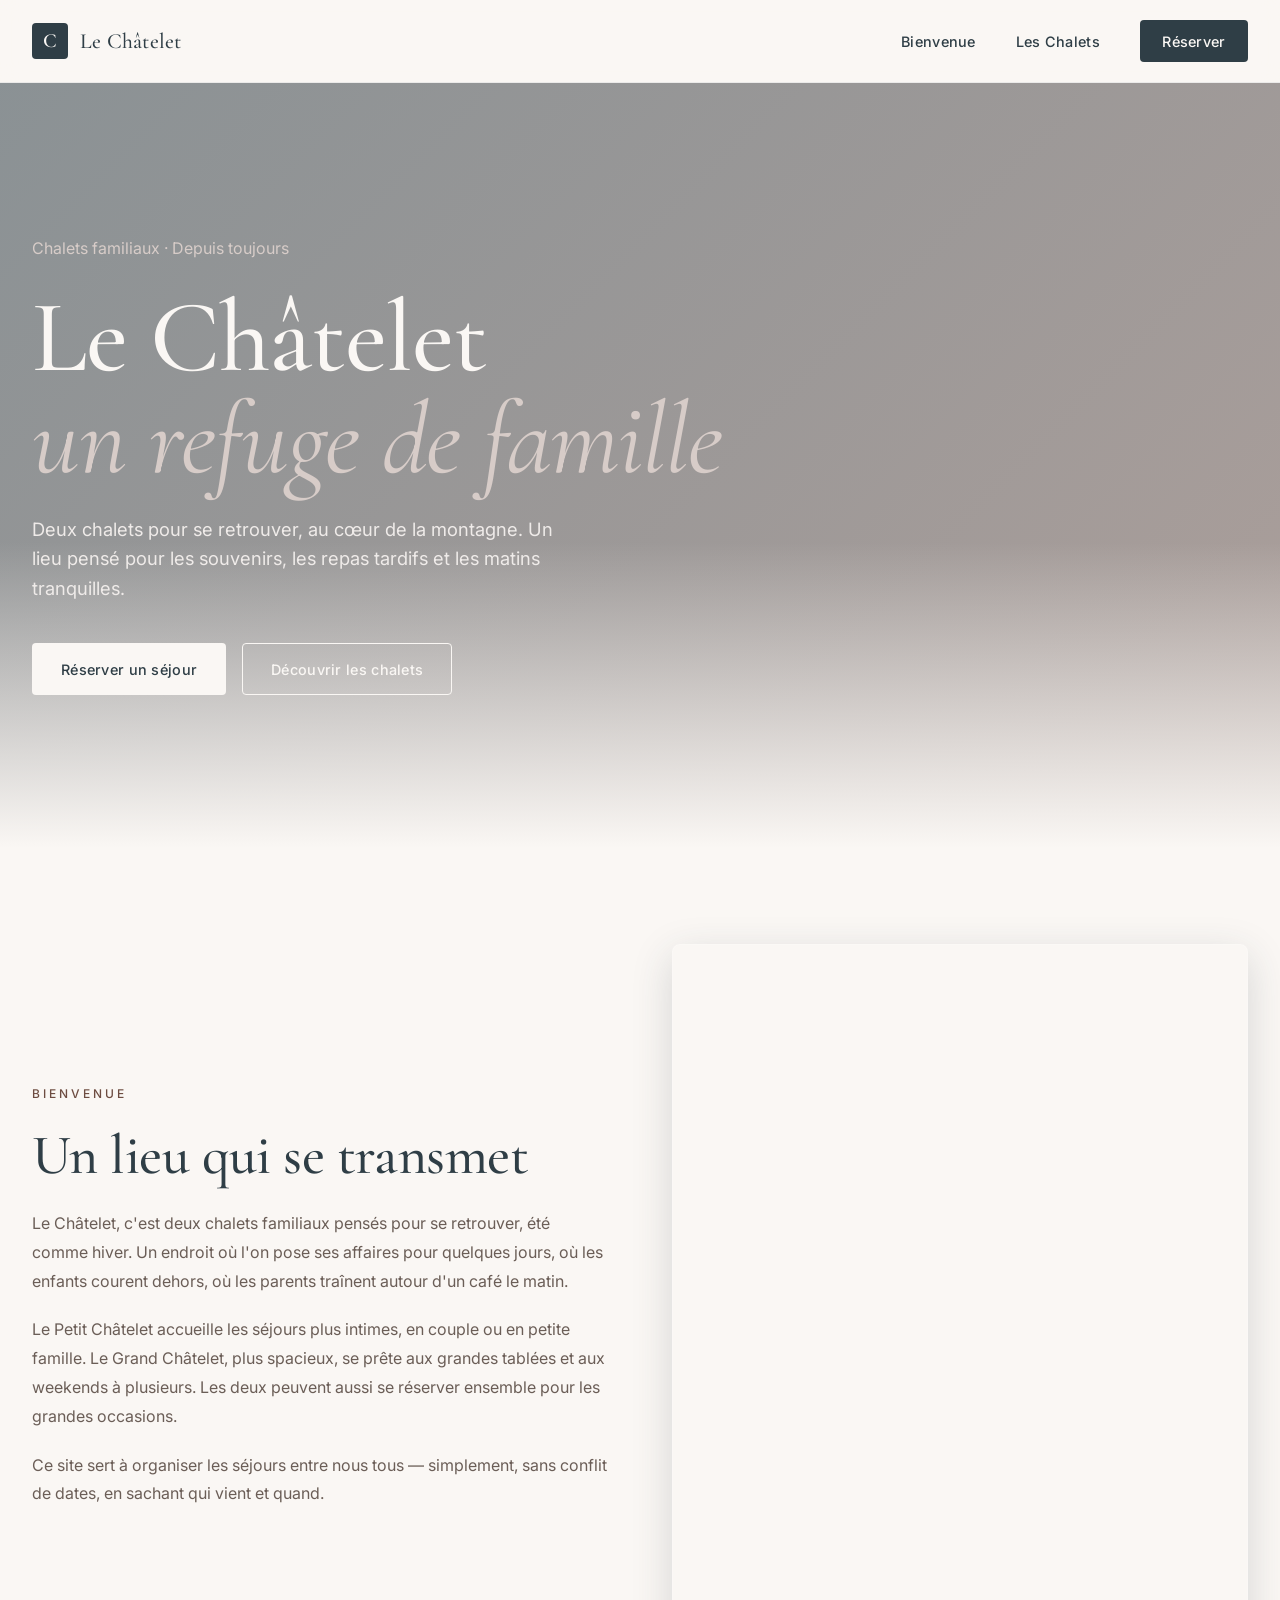
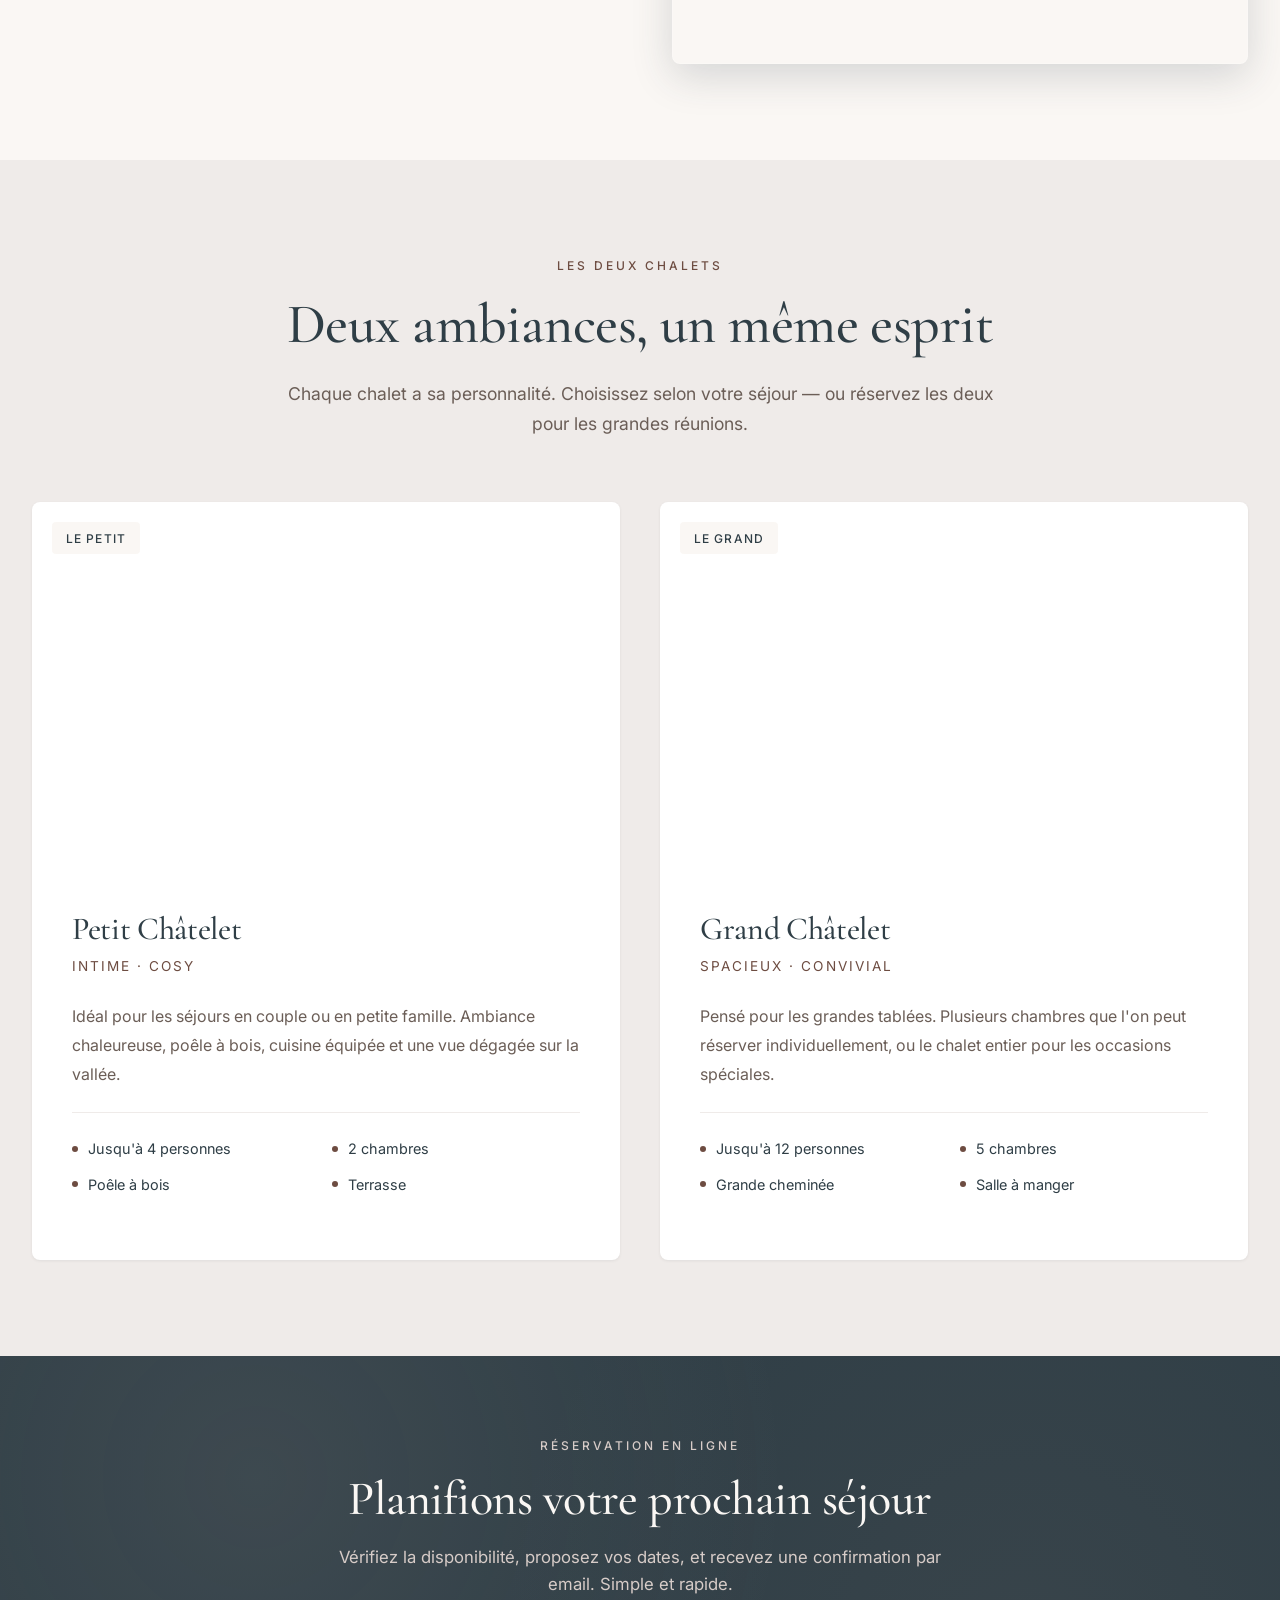
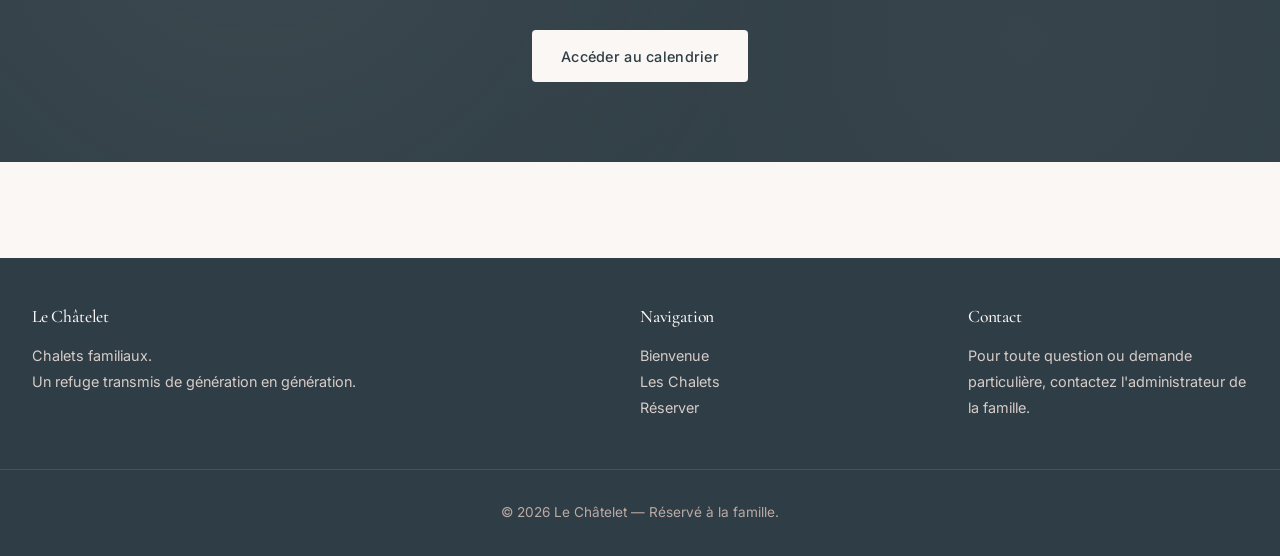
==== index.html @ 6fcefa54 "Add files via upload" ====
<!DOCTYPE html>
<html lang="fr">
<head>
  <meta charset="UTF-8" />
  <meta name="viewport" content="width=device-width, initial-scale=1.0" />
  <title>Le Châtelet — Chalets familiaux</title>
  <meta name="description" content="Le Petit et le Grand Châtelet : deux chalets familiaux au cœur de la montagne. Système de réservation en ligne." />
  <link rel="stylesheet" href="style.css" />
</head>
<body>

  <!-- ================= NAV ================= -->
  <nav class="nav">
    <div class="nav-inner">
      <a href="index.html" class="nav-brand">
        <span class="nav-brand-mark">C</span>
        <span class="nav-brand-name">Le Châtelet</span>
      </a>
      <div class="nav-links">
        <a href="#about" class="nav-link">Bienvenue</a>
        <a href="#chalets" class="nav-link">Les Chalets</a>
        <a href="reservation.html" class="nav-link nav-cta">Réserver</a>
      </div>
    </div>
  </nav>

  <!-- ================= HERO ================= -->
  <header class="hero">
    <div class="hero-content">
      <div class="hero-overline">Chalets familiaux · Depuis toujours</div>
      <h1 class="hero-title">Le Châtelet<br><em>un refuge de famille</em></h1>
      <p class="hero-subtitle">
        Deux chalets pour se retrouver, au cœur de la montagne. Un lieu pensé pour les souvenirs,
        les repas tardifs et les matins tranquilles.
      </p>
      <div class="hero-cta">
        <a href="reservation.html" class="btn btn-primary">Réserver un séjour</a>
        <a href="#chalets" class="btn btn-secondary">Découvrir les chalets</a>
      </div>
    </div>
  </header>

  <!-- ================= ABOUT ================= -->
  <section id="about" class="section about">
    <div class="container">
      <div class="about-grid">
        <div class="about-text">
          <span class="overline">Bienvenue</span>
          <h2 class="section-title" style="text-align:left; margin-top: 1rem;">Un lieu qui se transmet</h2>
          <p>
            Le Châtelet, c'est deux chalets familiaux pensés pour se retrouver, été comme hiver.
            Un endroit où l'on pose ses affaires pour quelques jours, où les enfants courent dehors,
            où les parents traînent autour d'un café le matin.
          </p>
          <p>
            Le Petit Châtelet accueille les séjours plus intimes, en couple ou en petite famille.
            Le Grand Châtelet, plus spacieux, se prête aux grandes tablées et aux weekends à plusieurs.
            Les deux peuvent aussi se réserver ensemble pour les grandes occasions.
          </p>
          <p>
            Ce site sert à organiser les séjours entre nous tous — simplement, sans conflit de dates,
            en sachant qui vient et quand.
          </p>
        </div>
        <div class="about-image" aria-hidden="true"></div>
      </div>
    </div>
  </section>

  <!-- ================= CHALETS ================= -->
  <section id="chalets" class="section chalets">
    <div class="container">
      <div class="section-header">
        <span class="overline">Les Deux Chalets</span>
        <h2 class="section-title">Deux ambiances, un même esprit</h2>
        <p class="section-lead">
          Chaque chalet a sa personnalité. Choisissez selon votre séjour — ou réservez les deux pour les grandes réunions.
        </p>
      </div>

      <div class="chalets-grid">
        <!-- PETIT -->
        <article class="chalet-card">
          <div class="chalet-image petit">
            <span class="chalet-badge">Le Petit</span>
          </div>
          <div class="chalet-body">
            <h3>Petit Châtelet</h3>
            <div class="chalet-subtitle">Intime · Cosy</div>
            <p>
              Idéal pour les séjours en couple ou en petite famille. Ambiance chaleureuse,
              poêle à bois, cuisine équipée et une vue dégagée sur la vallée.
            </p>
            <ul class="chalet-features">
              <li>Jusqu'à 4 personnes</li>
              <li>2 chambres</li>
              <li>Poêle à bois</li>
              <li>Terrasse</li>
            </ul>
          </div>
        </article>

        <!-- GRAND -->
        <article class="chalet-card">
          <div class="chalet-image grand">
            <span class="chalet-badge">Le Grand</span>
          </div>
          <div class="chalet-body">
            <h3>Grand Châtelet</h3>
            <div class="chalet-subtitle">Spacieux · Convivial</div>
            <p>
              Pensé pour les grandes tablées. Plusieurs chambres que l'on peut réserver individuellement,
              ou le chalet entier pour les occasions spéciales.
            </p>
            <ul class="chalet-features">
              <li>Jusqu'à 12 personnes</li>
              <li>5 chambres</li>
              <li>Grande cheminée</li>
              <li>Salle à manger</li>
            </ul>
          </div>
        </article>
      </div>
    </div>
  </section>

  <!-- ================= CTA BANNER ================= -->
  <section class="cta-banner">
    <div class="cta-banner-content">
      <span class="overline" style="color: var(--stone-light); display:block; margin-bottom: 1rem;">Réservation en ligne</span>
      <h2>Planifions votre prochain séjour</h2>
      <p>
        Vérifiez la disponibilité, proposez vos dates, et recevez une confirmation par email.
        Simple et rapide.
      </p>
      <a href="reservation.html" class="btn btn-primary">Accéder au calendrier</a>
    </div>
  </section>

  <!-- ================= FOOTER ================= -->
  <footer class="footer">
    <div class="footer-inner">
      <div>
        <h4>Le Châtelet</h4>
        <p>Chalets familiaux.<br>Un refuge transmis de génération en génération.</p>
      </div>
      <div>
        <h4>Navigation</h4>
        <p>
          <a href="#about">Bienvenue</a><br>
          <a href="#chalets">Les Chalets</a><br>
          <a href="reservation.html">Réserver</a>
        </p>
      </div>
      <div>
        <h4>Contact</h4>
        <p>Pour toute question ou demande particulière, contactez l'administrateur de la famille.</p>
      </div>
    </div>
    <div class="footer-bottom">
      © <span id="year"></span> Le Châtelet — Réservé à la famille.
    </div>
  </footer>

  <script>
    document.getElementById('year').textContent = new Date().getFullYear();
  </script>
</body>
</html>
---- style.css ----
/* ==========================================================================
   Le Châtelet — Styles partagés
   Thème : Montagne & Pierre
   ========================================================================== */

@import url('https://fonts.googleapis.com/css2?family=Cormorant+Garamond:wght@400;500;600;700&family=Inter:wght@300;400;500;600;700&display=swap');

/* ---------- Variables ---------- */
:root {
  --slate: #455A64;
  --slate-dark: #2F3E46;
  --slate-light: #607D8B;
  --stone: #BCAAA4;
  --stone-light: #D7CCC8;
  --stone-pale: #EFEBE9;
  --earth: #6D4C41;
  --earth-dark: #4E342E;
  --brick: #A1887F;
  --cream: #FAF7F4;
  --white: #FFFFFF;
  --ink: #1F1A17;
  --muted: #6B5E57;

  /* Statut */
  --status-approved: #8BA77A;
  --status-approved-bg: #E8F0E3;
  --status-pending: #D4B678;
  --status-pending-bg: #FBF3E0;
  --status-denied: #B5645C;
  --status-denied-bg: #F4E1DE;
  --status-cancelled: #9E9E9E;
  --status-cancelled-bg: #EEEEEE;

  --font-display: 'Cormorant Garamond', Georgia, serif;
  --font-body: 'Inter', system-ui, sans-serif;

  --radius: 4px;
  --radius-lg: 8px;
  --shadow-sm: 0 1px 3px rgba(47, 62, 70, 0.08);
  --shadow-md: 0 4px 16px rgba(47, 62, 70, 0.12);
  --shadow-lg: 0 12px 40px rgba(47, 62, 70, 0.18);

  --transition: 250ms cubic-bezier(0.4, 0, 0.2, 1);
}

/* ---------- Reset ---------- */
*, *::before, *::after {
  box-sizing: border-box;
  margin: 0;
  padding: 0;
}

html {
  scroll-behavior: smooth;
}

body {
  font-family: var(--font-body);
  font-weight: 400;
  color: var(--ink);
  background: var(--cream);
  line-height: 1.6;
  -webkit-font-smoothing: antialiased;
  -moz-osx-font-smoothing: grayscale;
}

img {
  max-width: 100%;
  display: block;
}

button {
  font-family: inherit;
  cursor: pointer;
  border: none;
  background: none;
}

input, select, textarea {
  font-family: inherit;
  font-size: 1rem;
}

/* ---------- Typography ---------- */
h1, h2, h3, h4 {
  font-family: var(--font-display);
  font-weight: 500;
  line-height: 1.2;
  color: var(--slate-dark);
  letter-spacing: -0.01em;
}

.overline {
  font-family: var(--font-body);
  font-size: 0.75rem;
  font-weight: 500;
  letter-spacing: 0.25em;
  text-transform: uppercase;
  color: var(--earth);
}

/* ---------- Layout helpers ---------- */
.container {
  width: 100%;
  max-width: 1280px;
  margin: 0 auto;
  padding: 0 2rem;
}

.container-narrow {
  max-width: 960px;
}

/* ==========================================================================
   NAVIGATION
   ========================================================================== */
.nav {
  position: sticky;
  top: 0;
  z-index: 100;
  background: rgba(250, 247, 244, 0.92);
  backdrop-filter: blur(12px);
  -webkit-backdrop-filter: blur(12px);
  border-bottom: 1px solid rgba(69, 90, 100, 0.08);
}

.nav-inner {
  display: flex;
  align-items: center;
  justify-content: space-between;
  padding: 1.25rem 2rem;
  max-width: 1280px;
  margin: 0 auto;
}

.nav-brand {
  display: flex;
  align-items: center;
  gap: 0.75rem;
  text-decoration: none;
  color: var(--slate-dark);
}

.nav-brand-mark {
  width: 36px;
  height: 36px;
  display: grid;
  place-items: center;
  background: var(--slate-dark);
  color: var(--cream);
  border-radius: var(--radius);
  font-family: var(--font-display);
  font-size: 1.25rem;
  font-weight: 600;
}

.nav-brand-name {
  font-family: var(--font-display);
  font-size: 1.35rem;
  font-weight: 500;
  letter-spacing: 0.01em;
}

.nav-links {
  display: flex;
  gap: 2.5rem;
  align-items: center;
}

.nav-link {
  text-decoration: none;
  color: var(--slate-dark);
  font-size: 0.9rem;
  font-weight: 500;
  letter-spacing: 0.02em;
  transition: color var(--transition);
  position: relative;
}

.nav-link:hover { color: var(--earth); }

.nav-link.nav-cta {
  padding: 0.6rem 1.4rem;
  background: var(--slate-dark);
  color: var(--cream);
  border-radius: var(--radius);
  transition: background var(--transition);
}

.nav-link.nav-cta:hover {
  background: var(--earth-dark);
  color: var(--cream);
}

/* ==========================================================================
   BUTTONS
   ========================================================================== */
.btn {
  display: inline-flex;
  align-items: center;
  justify-content: center;
  gap: 0.5rem;
  padding: 0.85rem 1.75rem;
  font-family: var(--font-body);
  font-size: 0.9rem;
  font-weight: 500;
  letter-spacing: 0.02em;
  text-decoration: none;
  border-radius: var(--radius);
  transition: all var(--transition);
  cursor: pointer;
  border: 1px solid transparent;
}

.btn-primary {
  background: var(--slate-dark);
  color: var(--cream);
}
.btn-primary:hover {
  background: var(--earth-dark);
  transform: translateY(-1px);
  box-shadow: var(--shadow-md);
}

.btn-secondary {
  background: transparent;
  color: var(--slate-dark);
  border-color: var(--slate-dark);
}
.btn-secondary:hover {
  background: var(--slate-dark);
  color: var(--cream);
}

.btn-ghost {
  background: transparent;
  color: var(--earth);
  padding: 0.5rem 1rem;
}
.btn-ghost:hover {
  background: var(--stone-pale);
}

.btn-sm {
  padding: 0.4rem 0.85rem;
  font-size: 0.8rem;
}

.btn-approve {
  background: var(--status-approved);
  color: white;
}
.btn-approve:hover { background: #6f8d5e; }

.btn-deny {
  background: var(--status-denied);
  color: white;
}
.btn-deny:hover { background: #954f47; }

.btn-delete {
  background: var(--slate);
  color: white;
}
.btn-delete:hover { background: var(--slate-dark); }

.btn-cancel {
  background: var(--stone);
  color: var(--slate-dark);
}
.btn-cancel:hover { background: var(--brick); color: white; }

/* ==========================================================================
   FOOTER
   ========================================================================== */
.footer {
  margin-top: 6rem;
  padding: 3rem 0 2rem;
  background: var(--slate-dark);
  color: var(--stone-light);
}

.footer-inner {
  display: grid;
  grid-template-columns: 2fr 1fr 1fr;
  gap: 3rem;
  padding: 0 2rem;
  max-width: 1280px;
  margin: 0 auto;
}

.footer h4 {
  color: var(--cream);
  font-size: 1.1rem;
  margin-bottom: 1rem;
}

.footer p, .footer a {
  color: var(--stone-light);
  font-size: 0.9rem;
  text-decoration: none;
  line-height: 1.8;
}

.footer a:hover { color: var(--cream); }

.footer-bottom {
  margin-top: 3rem;
  padding-top: 2rem;
  border-top: 1px solid rgba(255,255,255,0.1);
  text-align: center;
  font-size: 0.85rem;
  color: var(--stone);
}

/* ==========================================================================
   INDEX — HERO
   ========================================================================== */
.hero {
  position: relative;
  min-height: 85vh;
  display: flex;
  align-items: center;
  overflow: hidden;
  background:
    linear-gradient(135deg, rgba(47, 62, 70, 0.55) 0%, rgba(78, 52, 46, 0.45) 100%),
    url('https://images.unsplash.com/photo-1551524559-8af4e6624178?auto=format&fit=crop&w=2400&q=80') center/cover;
}

.hero::after {
  content: '';
  position: absolute;
  inset: 0;
  background: linear-gradient(to bottom, transparent 60%, var(--cream) 100%);
  pointer-events: none;
}

.hero-content {
  position: relative;
  z-index: 2;
  max-width: 1280px;
  margin: 0 auto;
  padding: 4rem 2rem;
  width: 100%;
}

.hero-overline {
  color: var(--stone-light);
  margin-bottom: 1.5rem;
  animation: fadeUp 0.8s ease-out 0.1s both;
}

.hero-title {
  font-size: clamp(3rem, 8vw, 6.5rem);
  color: var(--cream);
  font-weight: 500;
  line-height: 1;
  margin-bottom: 1.5rem;
  animation: fadeUp 0.9s ease-out 0.2s both;
}

.hero-title em {
  font-style: italic;
  font-weight: 400;
  color: var(--stone-light);
}

.hero-subtitle {
  font-size: 1.15rem;
  color: var(--stone-pale);
  max-width: 540px;
  margin-bottom: 2.5rem;
  animation: fadeUp 1s ease-out 0.3s both;
}

.hero-cta {
  display: flex;
  gap: 1rem;
  animation: fadeUp 1.1s ease-out 0.4s both;
}

.hero-cta .btn-primary {
  background: var(--cream);
  color: var(--slate-dark);
}
.hero-cta .btn-primary:hover {
  background: var(--white);
}

.hero-cta .btn-secondary {
  color: var(--cream);
  border-color: var(--cream);
}
.hero-cta .btn-secondary:hover {
  background: var(--cream);
  color: var(--slate-dark);
}

@keyframes fadeUp {
  from { opacity: 0; transform: translateY(20px); }
  to { opacity: 1; transform: translateY(0); }
}

/* ---------- Section commune ---------- */
.section {
  padding: 6rem 0;
}

.section-header {
  text-align: center;
  max-width: 720px;
  margin: 0 auto 4rem;
}

.section-header .overline {
  display: block;
  margin-bottom: 1rem;
}

.section-title {
  font-size: clamp(2.25rem, 5vw, 3.5rem);
  margin-bottom: 1.25rem;
}

.section-lead {
  font-size: 1.1rem;
  color: var(--muted);
  line-height: 1.7;
}

/* ---------- Welcome / About ---------- */
.about {
  background: var(--cream);
  position: relative;
}

.about-grid {
  display: grid;
  grid-template-columns: 1fr 1fr;
  gap: 4rem;
  align-items: center;
}

.about-text p {
  color: var(--muted);
  margin-bottom: 1.25rem;
  line-height: 1.8;
}

.about-image {
  aspect-ratio: 4 / 5;
  border-radius: var(--radius-lg);
  overflow: hidden;
  box-shadow: var(--shadow-lg);
  background: url('https://images.unsplash.com/photo-1449158743715-0a90ebb6d2d8?auto=format&fit=crop&w=1200&q=80') center/cover;
  position: relative;
}

.about-image::after {
  content: '';
  position: absolute;
  inset: 0;
  border: 1px solid rgba(255,255,255,0.2);
  border-radius: var(--radius-lg);
  pointer-events: none;
}

/* ---------- Chalets section ---------- */
.chalets {
  background: var(--stone-pale);
  position: relative;
}

.chalets-grid {
  display: grid;
  grid-template-columns: 1fr 1fr;
  gap: 2.5rem;
  margin-top: 3rem;
}

.chalet-card {
  background: var(--white);
  border-radius: var(--radius-lg);
  overflow: hidden;
  box-shadow: var(--shadow-sm);
  transition: all var(--transition);
}

.chalet-card:hover {
  transform: translateY(-4px);
  box-shadow: var(--shadow-lg);
}

.chalet-image {
  aspect-ratio: 16 / 10;
  background-size: cover;
  background-position: center;
  position: relative;
}

.chalet-image.petit {
  background-image: url('https://images.unsplash.com/photo-1518733057094-95b53143d2a7?auto=format&fit=crop&w=1600&q=80');
}

.chalet-image.grand {
  background-image: url('https://images.unsplash.com/photo-1600047509807-ba8f99d2cdde?auto=format&fit=crop&w=1600&q=80');
}

.chalet-badge {
  position: absolute;
  top: 1.25rem;
  left: 1.25rem;
  background: rgba(250, 247, 244, 0.95);
  color: var(--slate-dark);
  padding: 0.4rem 0.85rem;
  border-radius: var(--radius);
  font-size: 0.75rem;
  font-weight: 500;
  letter-spacing: 0.1em;
  text-transform: uppercase;
  backdrop-filter: blur(8px);
}

.chalet-body {
  padding: 2.5rem;
}

.chalet-body h3 {
  font-size: 2rem;
  margin-bottom: 0.5rem;
}

.chalet-subtitle {
  color: var(--earth);
  font-size: 0.85rem;
  letter-spacing: 0.15em;
  text-transform: uppercase;
  margin-bottom: 1.5rem;
}

.chalet-body p {
  color: var(--muted);
  margin-bottom: 1.5rem;
  line-height: 1.8;
}

.chalet-features {
  list-style: none;
  display: grid;
  grid-template-columns: 1fr 1fr;
  gap: 0.75rem;
  padding: 1.5rem 0;
  border-top: 1px solid var(--stone-pale);
}

.chalet-features li {
  display: flex;
  align-items: center;
  gap: 0.6rem;
  font-size: 0.9rem;
  color: var(--slate-dark);
}

.chalet-features li::before {
  content: '';
  width: 6px;
  height: 6px;
  background: var(--earth);
  border-radius: 50%;
  flex-shrink: 0;
}

/* ---------- CTA Banner ---------- */
.cta-banner {
  background: var(--slate-dark);
  color: var(--cream);
  text-align: center;
  padding: 5rem 2rem;
  position: relative;
  overflow: hidden;
}

.cta-banner::before {
  content: '';
  position: absolute;
  inset: 0;
  background:
    radial-gradient(circle at 20% 30%, rgba(189, 170, 164, 0.1) 0%, transparent 50%),
    radial-gradient(circle at 80% 70%, rgba(161, 136, 127, 0.08) 0%, transparent 50%);
}

.cta-banner-content {
  position: relative;
  z-index: 1;
  max-width: 640px;
  margin: 0 auto;
}

.cta-banner h2 {
  color: var(--cream);
  font-size: clamp(2rem, 4vw, 3rem);
  margin-bottom: 1rem;
}

.cta-banner p {
  color: var(--stone-light);
  margin-bottom: 2rem;
  font-size: 1.05rem;
}

.cta-banner .btn-primary {
  background: var(--cream);
  color: var(--slate-dark);
}
.cta-banner .btn-primary:hover {
  background: var(--white);
}

/* ==========================================================================
   RESERVATION PAGE
   ========================================================================== */
.page-header {
  padding: 4rem 0 3rem;
  text-align: center;
  background: linear-gradient(to bottom, var(--stone-pale), var(--cream));
}

.page-header h1 {
  font-size: clamp(2.5rem, 5vw, 4rem);
  margin-bottom: 0.75rem;
}

.page-header .lead {
  color: var(--muted);
  max-width: 600px;
  margin: 0 auto;
}

/* ---------- Auth panel ---------- */
.auth-panel {
  max-width: 460px;
  margin: 3rem auto;
  padding: 3rem 2.5rem;
  background: var(--white);
  border-radius: var(--radius-lg);
  box-shadow: var(--shadow-md);
  text-align: center;
}

.auth-panel .lock-icon {
  width: 48px;
  height: 48px;
  margin: 0 auto 1.5rem;
  display: grid;
  place-items: center;
  background: var(--stone-pale);
  border-radius: 50%;
  color: var(--earth);
}

.auth-panel h2 {
  font-size: 1.75rem;
  margin-bottom: 0.5rem;
}

.auth-panel p {
  color: var(--muted);
  margin-bottom: 2rem;
  font-size: 0.95rem;
}

/* ---------- Forms ---------- */
.field {
  margin-bottom: 1.25rem;
  text-align: left;
}

.field label {
  display: block;
  font-size: 0.85rem;
  font-weight: 500;
  color: var(--slate-dark);
  margin-bottom: 0.4rem;
  letter-spacing: 0.02em;
}

.field input[type="text"],
.field input[type="email"],
.field input[type="password"],
.field input[type="date"],
.field input[type="number"],
.field input[type="tel"],
.field textarea,
.field select {
  width: 100%;
  padding: 0.75rem 0.95rem;
  border: 1px solid var(--stone);
  border-radius: var(--radius);
  background: var(--white);
  color: var(--ink);
  transition: all var(--transition);
}

.field input:focus,
.field textarea:focus,
.field select:focus {
  outline: none;
  border-color: var(--slate-dark);
  box-shadow: 0 0 0 3px rgba(69, 90, 100, 0.1);
}

.field-row {
  display: grid;
  grid-template-columns: 1fr 1fr;
  gap: 1rem;
}

.checkbox-group {
  display: flex;
  flex-direction: column;
  gap: 0.5rem;
}

.checkbox-label, .radio-label {
  display: flex;
  align-items: center;
  gap: 0.6rem;
  padding: 0.65rem 0.85rem;
  border: 1px solid var(--stone);
  border-radius: var(--radius);
  background: var(--white);
  cursor: pointer;
  transition: all var(--transition);
  font-size: 0.95rem;
}

.checkbox-label:hover, .radio-label:hover {
  border-color: var(--earth);
  background: var(--stone-pale);
}

.checkbox-label input[type="checkbox"],
.radio-label input[type="radio"] {
  accent-color: var(--earth);
  width: 16px;
  height: 16px;
}

.hidden { display: none !important; }

.msg {
  padding: 0.85rem 1rem;
  border-radius: var(--radius);
  font-size: 0.9rem;
  margin-top: 1rem;
}
.msg.success { background: var(--status-approved-bg); color: #4a5f3d; }
.msg.error { background: var(--status-denied-bg); color: #7a3d37; }
.msg.info { background: var(--status-pending-bg); color: #6f5724; }

/* ---------- Booking form layout ---------- */
.booking-section {
  max-width: 1280px;
  margin: 2rem auto 4rem;
  padding: 0 2rem;
}

.panel {
  background: var(--white);
  border-radius: var(--radius-lg);
  box-shadow: var(--shadow-sm);
  padding: 2.5rem;
  margin-bottom: 2rem;
}

.panel h2 {
  font-size: 1.75rem;
  margin-bottom: 0.25rem;
}

.panel .panel-sub {
  color: var(--muted);
  font-size: 0.95rem;
  margin-bottom: 2rem;
}

.user-bar {
  display: flex;
  align-items: center;
  justify-content: space-between;
  flex-wrap: wrap;
  gap: 1rem;
  padding: 1rem 1.5rem;
  background: var(--stone-pale);
  border-radius: var(--radius);
  margin-bottom: 2rem;
}

.user-bar .user-info {
  font-size: 0.95rem;
  color: var(--slate-dark);
}

.user-bar .user-info strong { color: var(--earth-dark); }

.admin-badge {
  display: inline-block;
  padding: 0.2rem 0.6rem;
  background: var(--earth-dark);
  color: var(--cream);
  font-size: 0.7rem;
  font-weight: 600;
  letter-spacing: 0.1em;
  text-transform: uppercase;
  border-radius: var(--radius);
  margin-left: 0.5rem;
}

/* ---------- Calendars ---------- */
.calendars-grid {
  display: grid;
  grid-template-columns: 1fr 1fr;
  gap: 2rem;
}

.calendar-card {
  background: var(--white);
  border-radius: var(--radius-lg);
  box-shadow: var(--shadow-sm);
  overflow: hidden;
}

.calendar-header {
  display: flex;
  align-items: center;
  justify-content: space-between;
  padding: 1.25rem 1.5rem;
  background: var(--slate-dark);
  color: var(--cream);
}

.calendar-header h3 {
  color: var(--cream);
  font-size: 1.35rem;
  margin: 0;
}

.calendar-nav {
  display: flex;
  align-items: center;
  gap: 0.5rem;
}

.calendar-nav button {
  width: 32px;
  height: 32px;
  border-radius: var(--radius);
  color: var(--cream);
  background: rgba(255,255,255,0.1);
  display: grid;
  place-items: center;
  transition: background var(--transition);
}

.calendar-nav button:hover {
  background: rgba(255,255,255,0.2);
}

.calendar-month {
  font-size: 0.95rem;
  font-weight: 500;
  min-width: 140px;
  text-align: center;
}

.calendar-grid {
  padding: 1rem;
}

.calendar-weekdays {
  display: grid;
  grid-template-columns: repeat(7, 1fr);
  gap: 2px;
  margin-bottom: 4px;
}

.calendar-weekdays div {
  text-align: center;
  font-size: 0.7rem;
  font-weight: 600;
  letter-spacing: 0.1em;
  color: var(--muted);
  padding: 0.5rem 0;
  text-transform: uppercase;
}

.calendar-days {
  display: grid;
  grid-template-columns: repeat(7, 1fr);
  gap: 3px;
}

.calendar-day {
  aspect-ratio: 1;
  padding: 0.4rem;
  background: var(--cream);
  border-radius: var(--radius);
  display: flex;
  flex-direction: column;
  font-size: 0.8rem;
  position: relative;
  min-height: 60px;
  transition: all var(--transition);
}

.calendar-day.empty {
  background: transparent;
}

.calendar-day.today {
  outline: 2px solid var(--earth);
  outline-offset: -2px;
}

.calendar-day.approved {
  background: var(--status-approved-bg);
}

.calendar-day.pending {
  background: var(--status-pending-bg);
}

.calendar-day .day-number {
  font-weight: 600;
  color: var(--slate-dark);
  font-size: 0.75rem;
}

.calendar-day .day-reservations {
  margin-top: 2px;
  display: flex;
  flex-direction: column;
  gap: 1px;
  overflow: hidden;
}

.res-pill {
  font-size: 0.65rem;
  padding: 1px 4px;
  border-radius: 2px;
  white-space: nowrap;
  overflow: hidden;
  text-overflow: ellipsis;
  background: var(--status-approved);
  color: white;
  font-weight: 500;
}
.res-pill.pending {
  background: var(--status-pending);
  color: var(--ink);
}

.res-more {
  font-size: 0.65rem;
  color: var(--muted);
  font-weight: 600;
}

.calendar-legend {
  display: flex;
  justify-content: center;
  gap: 1.25rem;
  padding: 0.75rem;
  border-top: 1px solid var(--stone-pale);
  font-size: 0.75rem;
  color: var(--muted);
  flex-wrap: wrap;
}

.legend-swatch {
  display: inline-flex;
  align-items: center;
  gap: 0.4rem;
}

.legend-swatch::before {
  content: '';
  width: 14px;
  height: 14px;
  border-radius: 3px;
  background: var(--status-approved-bg);
}
.legend-swatch.pending::before { background: var(--status-pending-bg); }
.legend-swatch.today::before {
  background: transparent;
  border: 2px solid var(--earth);
}

/* ---------- Reservations lists ---------- */
.res-table {
  width: 100%;
  border-collapse: collapse;
}

.res-table thead {
  background: var(--stone-pale);
}

.res-table th {
  text-align: left;
  padding: 0.75rem 1rem;
  font-size: 0.75rem;
  font-weight: 600;
  color: var(--slate-dark);
  letter-spacing: 0.1em;
  text-transform: uppercase;
}

.res-table td {
  padding: 1rem;
  border-bottom: 1px solid var(--stone-pale);
  font-size: 0.9rem;
  vertical-align: top;
}

.res-table tr:last-child td {
  border-bottom: none;
}

.status-tag {
  display: inline-block;
  padding: 0.2rem 0.6rem;
  border-radius: 99px;
  font-size: 0.7rem;
  font-weight: 600;
  letter-spacing: 0.05em;
  text-transform: uppercase;
}

.status-tag.approved { background: var(--status-approved-bg); color: #4a5f3d; }
.status-tag.pending { background: var(--status-pending-bg); color: #6f5724; }
.status-tag.denied { background: var(--status-denied-bg); color: #7a3d37; }
.status-tag.cancelled { background: var(--status-cancelled-bg); color: #555; }

.chalet-tag {
  display: inline-block;
  padding: 0.15rem 0.5rem;
  background: var(--slate);
  color: var(--cream);
  font-size: 0.7rem;
  border-radius: var(--radius);
  margin-right: 0.25rem;
}

.actions {
  display: flex;
  gap: 0.4rem;
  flex-wrap: wrap;
}

.empty-state {
  padding: 3rem 1rem;
  text-align: center;
  color: var(--muted);
  font-style: italic;
}

.loading {
  padding: 2rem;
  text-align: center;
  color: var(--muted);
}

.loading::after {
  content: '...';
  animation: dots 1.5s infinite;
}

@keyframes dots {
  0%, 20% { content: '.'; }
  40% { content: '..'; }
  60%, 100% { content: '...'; }
}

/* ==========================================================================
   RESPONSIVE
   ========================================================================== */
@media (max-width: 960px) {
  .container { padding: 0 1.25rem; }
  .nav-inner { padding: 1rem 1.25rem; }
  .nav-links { gap: 1.25rem; }
  .nav-link:not(.nav-cta) { display: none; }

  .hero { min-height: 70vh; }
  .hero-content { padding: 3rem 1.25rem; }

  .about-grid { grid-template-columns: 1fr; gap: 2.5rem; }
  .about-image { aspect-ratio: 4 / 3; max-height: 400px; }
  .chalets-grid { grid-template-columns: 1fr; }
  .calendars-grid { grid-template-columns: 1fr; }
  .footer-inner { grid-template-columns: 1fr; gap: 2rem; }

  .section { padding: 4rem 0; }
  .panel { padding: 1.5rem; }
  .field-row { grid-template-columns: 1fr; }

  .res-table thead { display: none; }
  .res-table tr {
    display: block;
    padding: 1rem;
    border-bottom: 1px solid var(--stone-pale);
  }
  .res-table td {
    display: block;
    padding: 0.3rem 0;
    border: none;
  }
  .res-table td::before {
    content: attr(data-label);
    font-weight: 600;
    font-size: 0.75rem;
    color: var(--muted);
    text-transform: uppercase;
    letter-spacing: 0.05em;
    display: block;
    margin-bottom: 0.15rem;
  }
}
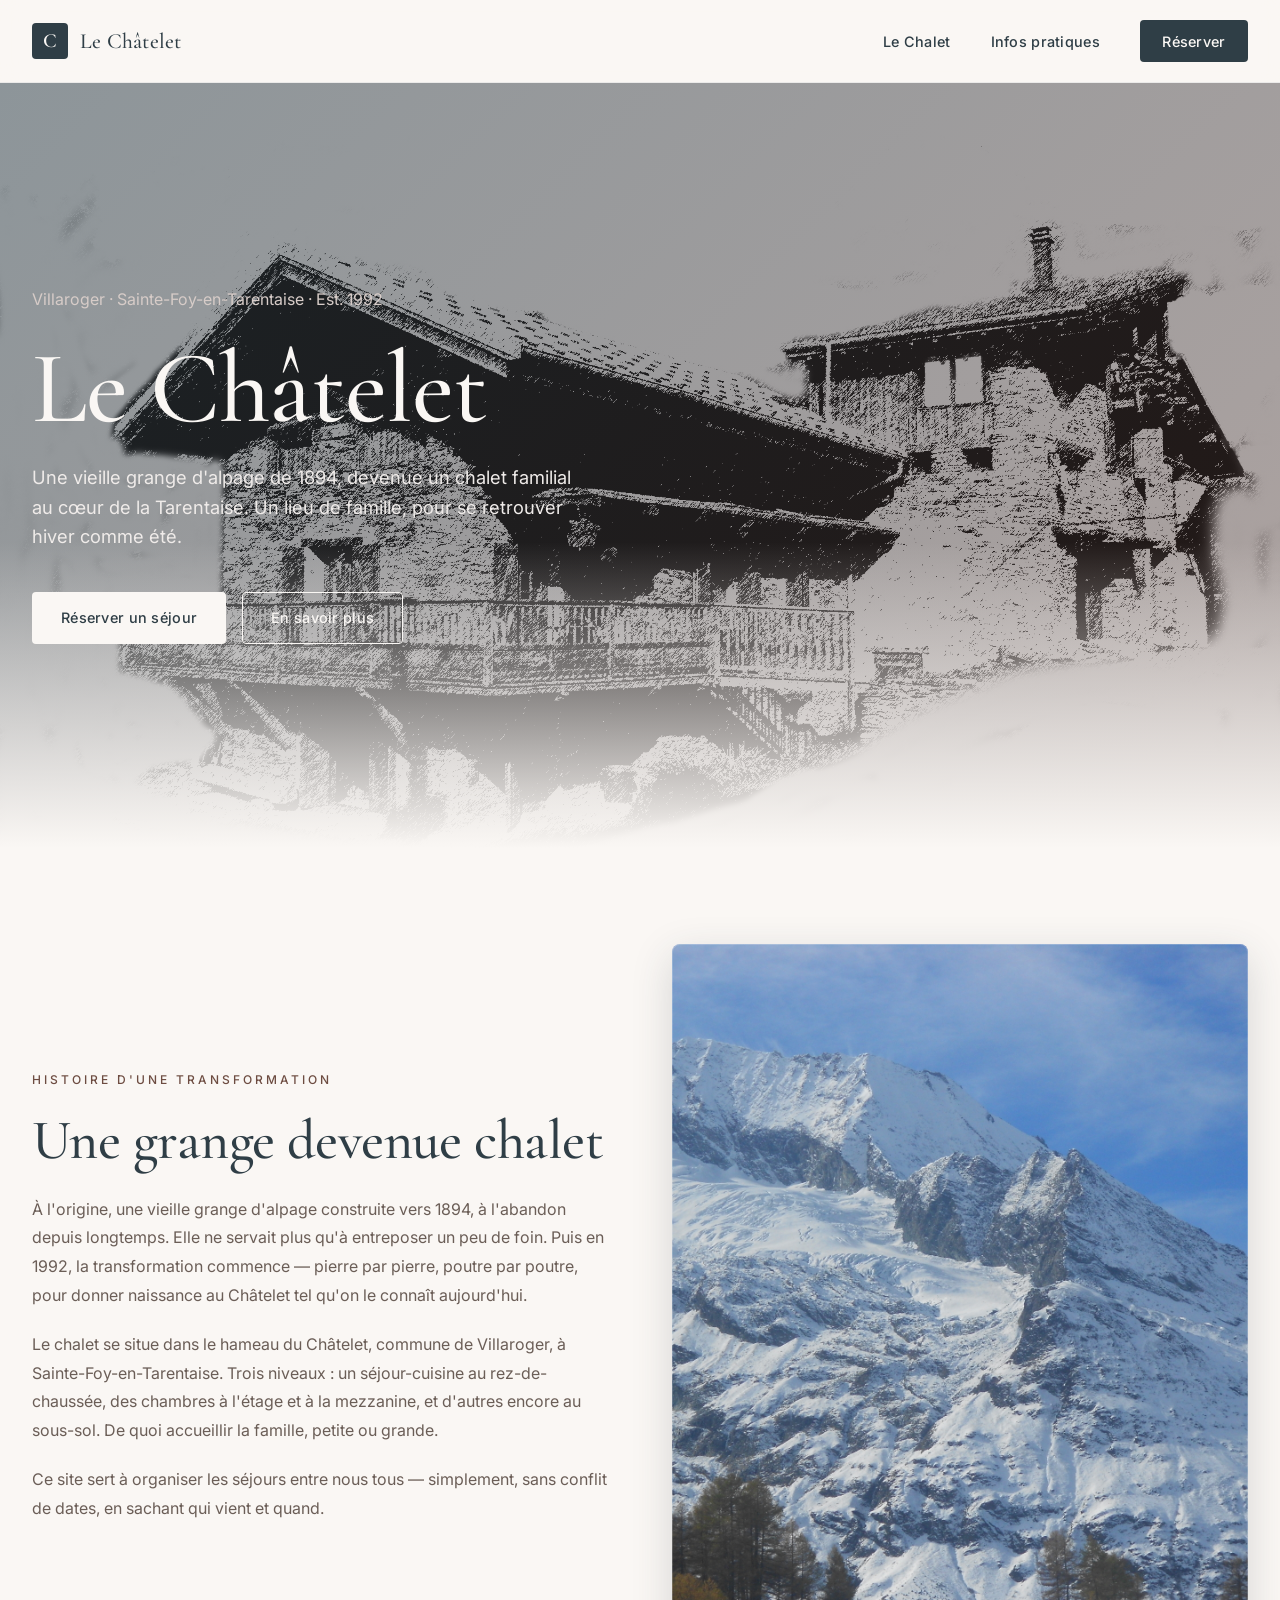
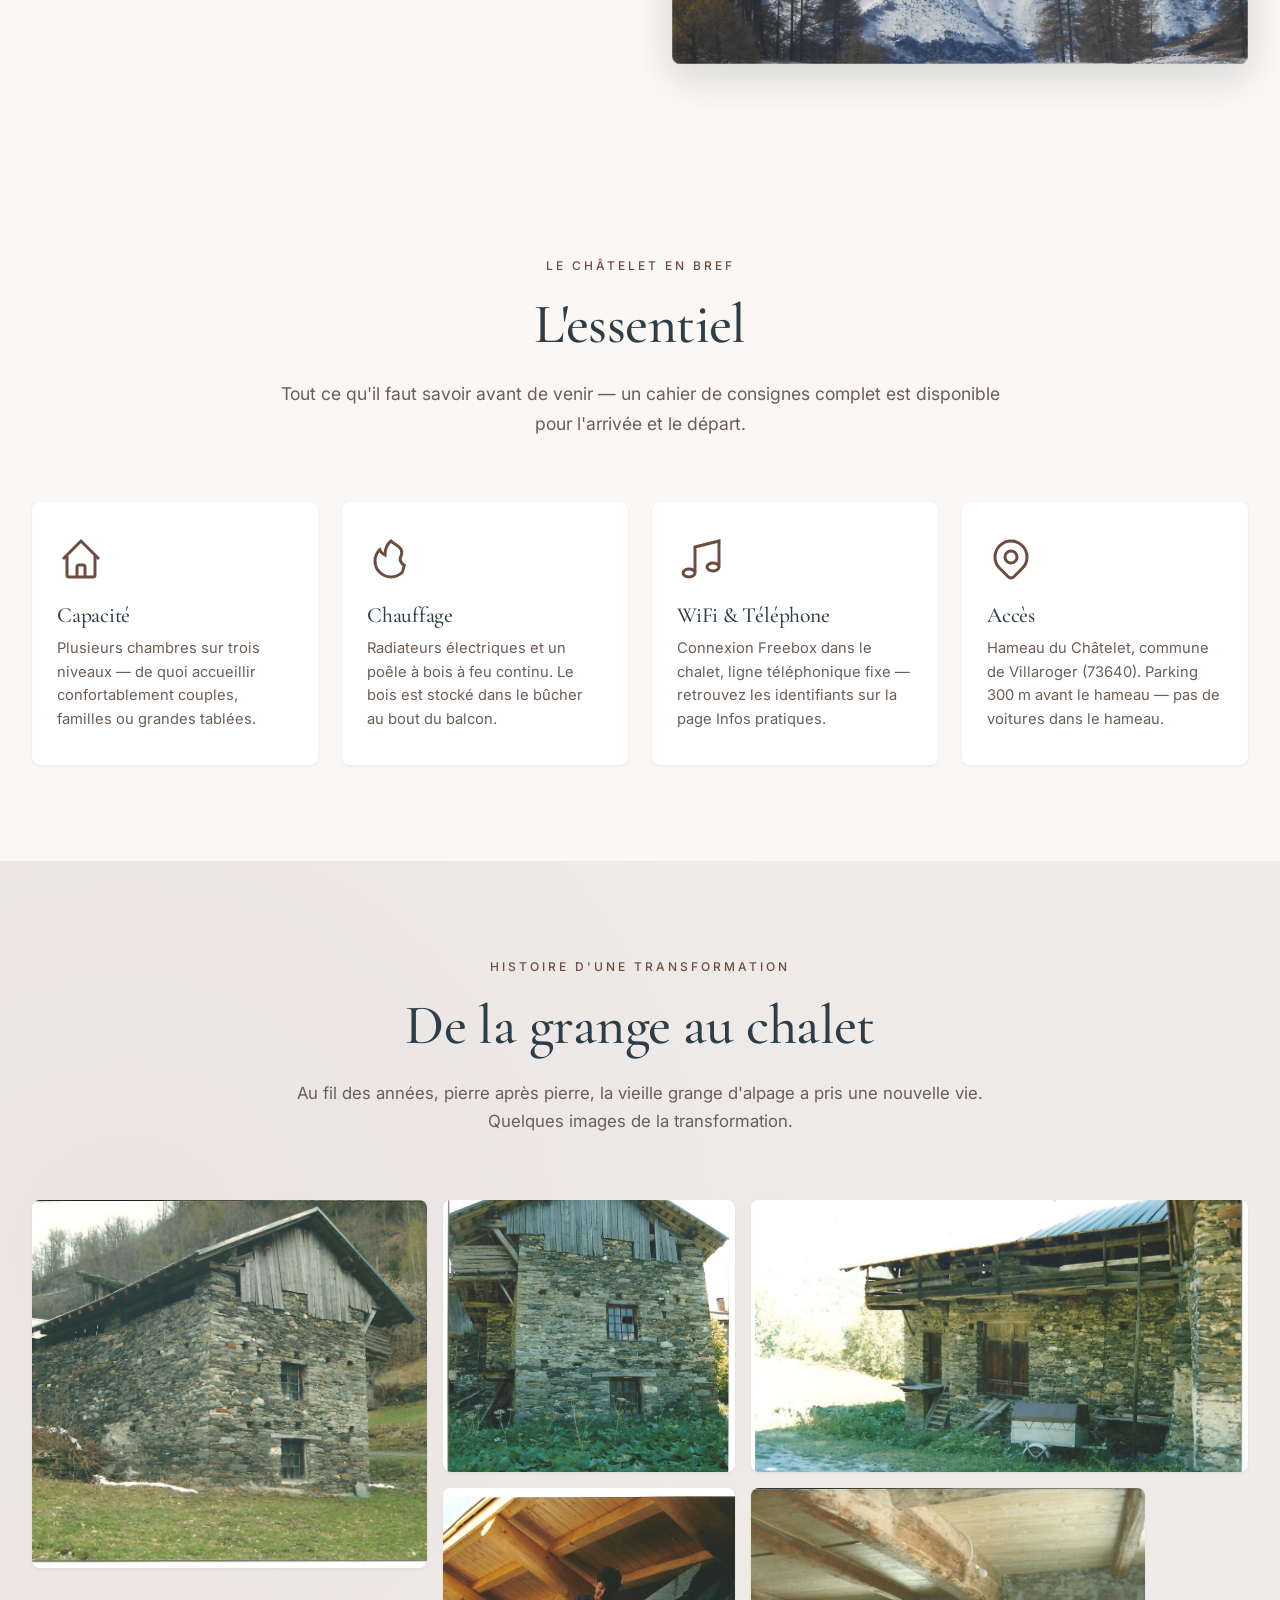
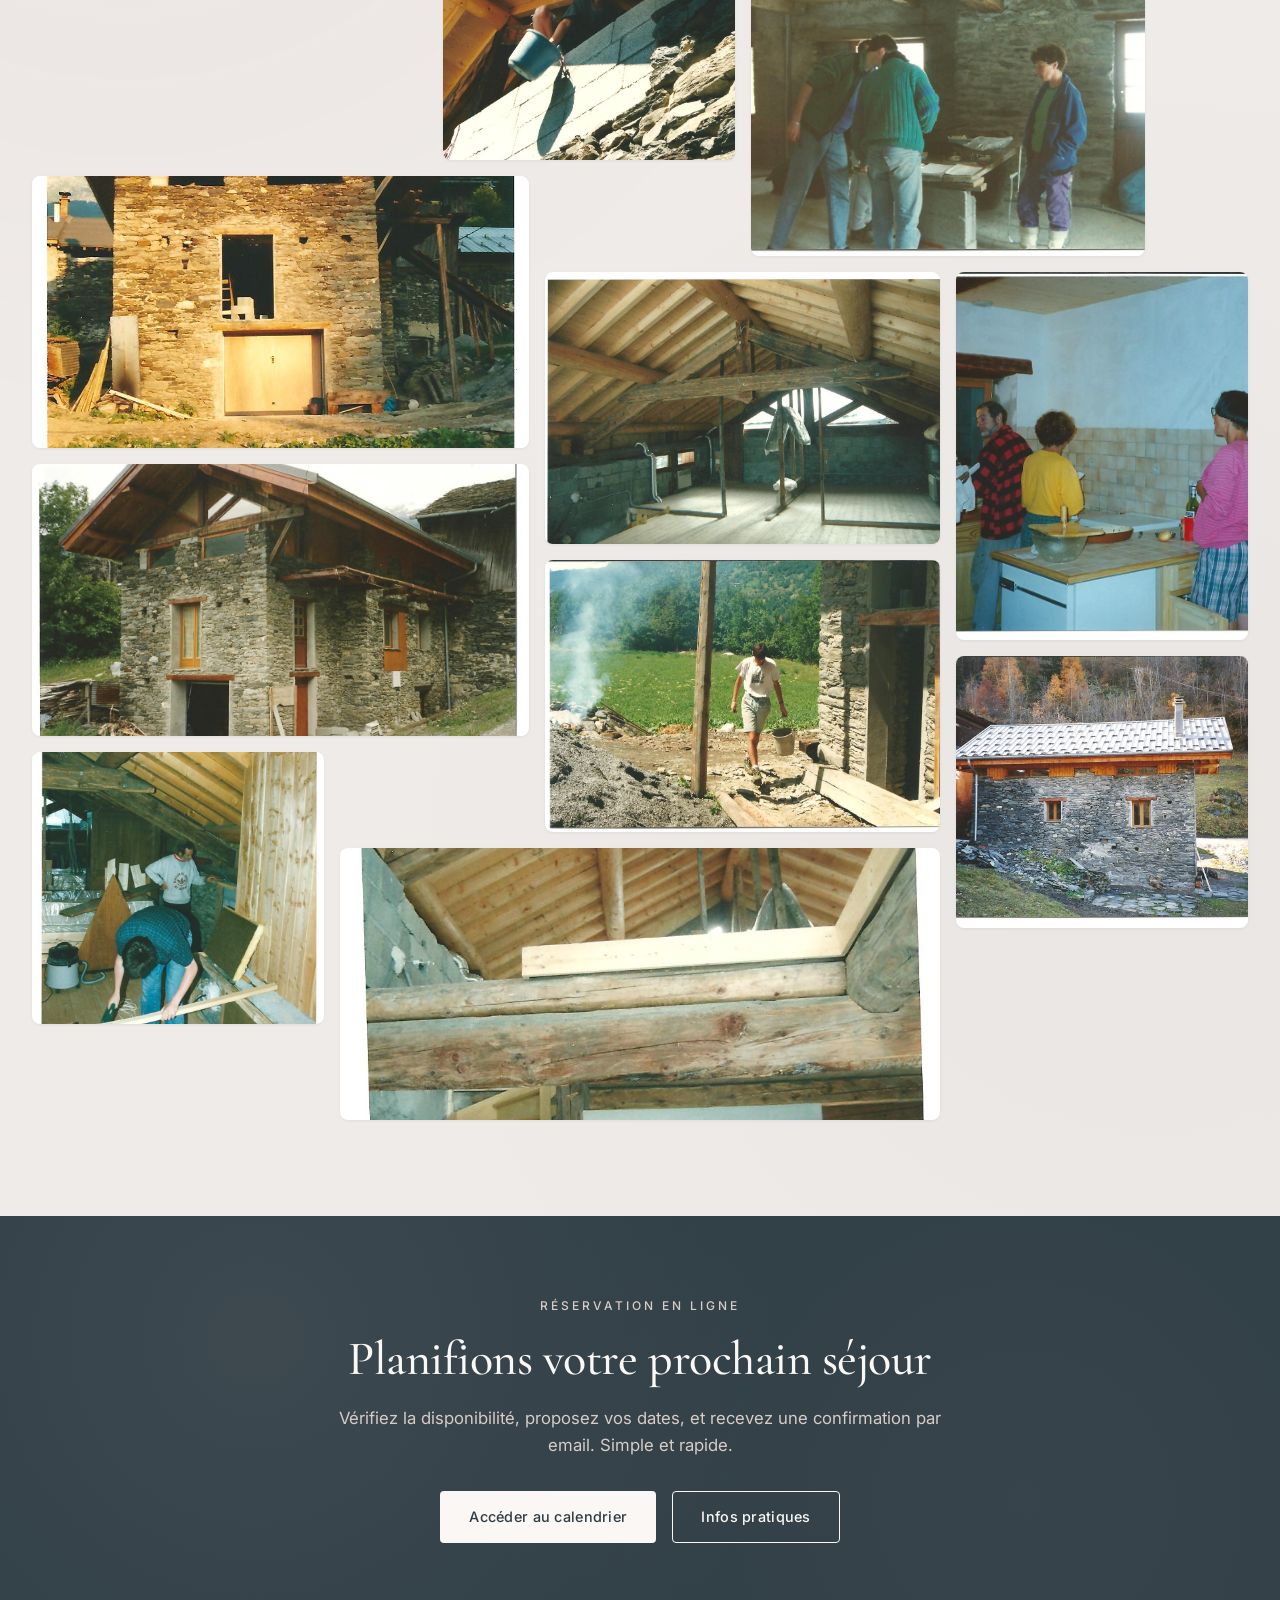
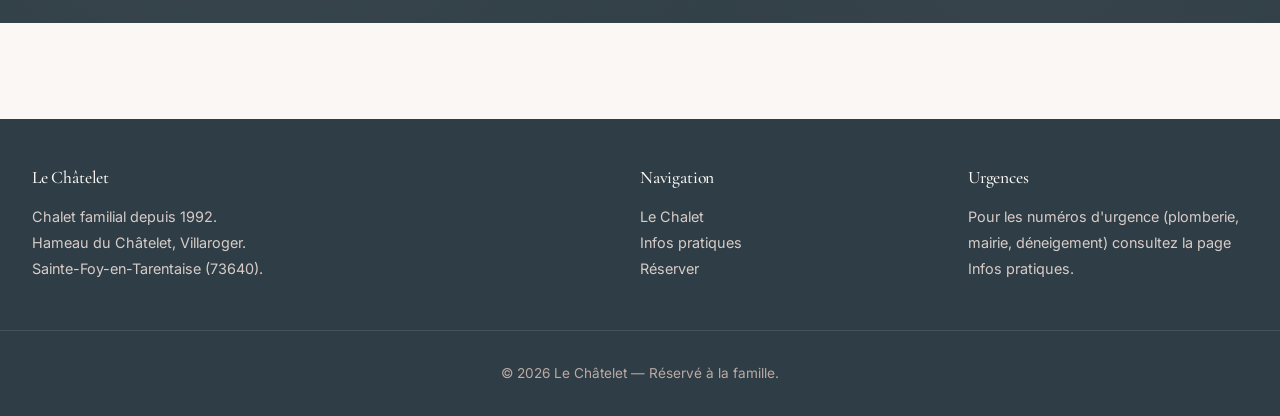
==== commit 654d8120: "Add files via upload" ====
--- a/index.html
+++ b/index.html
@@ -3,8 +3,8 @@
 <head>
   <meta charset="UTF-8" />
   <meta name="viewport" content="width=device-width, initial-scale=1.0" />
-  <title>Le Châtelet — Chalets familiaux</title>
-  <meta name="description" content="Le Petit et le Grand Châtelet : deux chalets familiaux au cœur de la montagne. Système de réservation en ligne." />
+  <title>Le Châtelet — Villaroger</title>
+  <meta name="description" content="Le Châtelet, Villaroger (Sainte-Foy-en-Tarentaise). Chalet familial. Système de réservation en ligne." />
   <link rel="stylesheet" href="style.css" />
 </head>
 <body>
@@ -17,8 +17,8 @@
         <span class="nav-brand-name">Le Châtelet</span>
       </a>
       <div class="nav-links">
-        <a href="#about" class="nav-link">Bienvenue</a>
-        <a href="#chalets" class="nav-link">Les Chalets</a>
+        <a href="#about" class="nav-link">Le Chalet</a>
+        <a href="infos.html" class="nav-link">Infos pratiques</a>
         <a href="reservation.html" class="nav-link nav-cta">Réserver</a>
       </div>
     </div>
@@ -27,15 +27,15 @@
   <!-- ================= HERO ================= -->
   <header class="hero">
     <div class="hero-content">
-      <div class="hero-overline">Chalets familiaux · Depuis toujours</div>
-      <h1 class="hero-title">Le Châtelet<br><em>un refuge de famille</em></h1>
+      <div class="hero-overline">Villaroger · Sainte-Foy-en-Tarentaise · Est. 1992</div>
+      <h1 class="hero-title">Le Châtelet</h1>
       <p class="hero-subtitle">
-        Deux chalets pour se retrouver, au cœur de la montagne. Un lieu pensé pour les souvenirs,
-        les repas tardifs et les matins tranquilles.
+        Une vieille grange d'alpage de 1894, devenue un chalet familial au cœur de la Tarentaise.
+        Un lieu de famille, pour se retrouver hiver comme été.
       </p>
       <div class="hero-cta">
         <a href="reservation.html" class="btn btn-primary">Réserver un séjour</a>
-        <a href="#chalets" class="btn btn-secondary">Découvrir les chalets</a>
+        <a href="#about" class="btn btn-secondary">En savoir plus</a>
       </div>
     </div>
   </header>
@@ -45,17 +45,17 @@
     <div class="container">
       <div class="about-grid">
         <div class="about-text">
-          <span class="overline">Bienvenue</span>
-          <h2 class="section-title" style="text-align:left; margin-top: 1rem;">Un lieu qui se transmet</h2>
+          <span class="overline">Histoire d'une transformation</span>
+          <h2 class="section-title" style="text-align:left; margin-top: 1rem;">Une grange devenue chalet</h2>
           <p>
-            Le Châtelet, c'est deux chalets familiaux pensés pour se retrouver, été comme hiver.
-            Un endroit où l'on pose ses affaires pour quelques jours, où les enfants courent dehors,
-            où les parents traînent autour d'un café le matin.
+            À l'origine, une vieille grange d'alpage construite vers 1894, à l'abandon depuis longtemps.
+            Elle ne servait plus qu'à entreposer un peu de foin. Puis en 1992, la transformation commence —
+            pierre par pierre, poutre par poutre, pour donner naissance au Châtelet tel qu'on le connaît aujourd'hui.
           </p>
           <p>
-            Le Petit Châtelet accueille les séjours plus intimes, en couple ou en petite famille.
-            Le Grand Châtelet, plus spacieux, se prête aux grandes tablées et aux weekends à plusieurs.
-            Les deux peuvent aussi se réserver ensemble pour les grandes occasions.
+            Le chalet se situe dans le hameau du Châtelet, commune de Villaroger, à Sainte-Foy-en-Tarentaise.
+            Trois niveaux : un séjour-cuisine au rez-de-chaussée, des chambres à l'étage et à la mezzanine,
+            et d'autres encore au sous-sol. De quoi accueillir la famille, petite ou grande.
           </p>
           <p>
             Ce site sert à organiser les séjours entre nous tous — simplement, sans conflit de dates,
@@ -67,62 +67,99 @@
     </div>
   </section>
 
-  <!-- ================= CHALETS ================= -->
-  <section id="chalets" class="section chalets">
+  <!-- ================= FEATURES ================= -->
+  <section class="section features-section">
     <div class="container">
       <div class="section-header">
-        <span class="overline">Les Deux Chalets</span>
-        <h2 class="section-title">Deux ambiances, un même esprit</h2>
+        <span class="overline">Le Châtelet en bref</span>
+        <h2 class="section-title">L'essentiel</h2>
         <p class="section-lead">
-          Chaque chalet a sa personnalité. Choisissez selon votre séjour — ou réservez les deux pour les grandes réunions.
+          Tout ce qu'il faut savoir avant de venir — un cahier de consignes complet est disponible pour l'arrivée et le départ.
         </p>
       </div>
 
-      <div class="chalets-grid">
-        <!-- PETIT -->
-        <article class="chalet-card">
-          <div class="chalet-image petit">
-            <span class="chalet-badge">Le Petit</span>
-          </div>
-          <div class="chalet-body">
-            <h3>Petit Châtelet</h3>
-            <div class="chalet-subtitle">Intime · Cosy</div>
-            <p>
-              Idéal pour les séjours en couple ou en petite famille. Ambiance chaleureuse,
-              poêle à bois, cuisine équipée et une vue dégagée sur la vallée.
-            </p>
-            <ul class="chalet-features">
-              <li>Jusqu'à 4 personnes</li>
-              <li>2 chambres</li>
-              <li>Poêle à bois</li>
-              <li>Terrasse</li>
-            </ul>
-          </div>
-        </article>
-
-        <!-- GRAND -->
-        <article class="chalet-card">
-          <div class="chalet-image grand">
-            <span class="chalet-badge">Le Grand</span>
-          </div>
-          <div class="chalet-body">
-            <h3>Grand Châtelet</h3>
-            <div class="chalet-subtitle">Spacieux · Convivial</div>
-            <p>
-              Pensé pour les grandes tablées. Plusieurs chambres que l'on peut réserver individuellement,
-              ou le chalet entier pour les occasions spéciales.
-            </p>
-            <ul class="chalet-features">
-              <li>Jusqu'à 12 personnes</li>
-              <li>5 chambres</li>
-              <li>Grande cheminée</li>
-              <li>Salle à manger</li>
-            </ul>
-          </div>
-        </article>
-      </div>
-    </div>
-  </section>
+      <div class="features-grid">
+        <div class="feature-card">
+          <div class="feature-icon">
+            <svg viewBox="0 0 24 24" fill="none" stroke="currentColor" stroke-width="1.5">
+              <path d="M3 12l2-2m0 0l7-7 7 7M5 10v10a1 1 0 001 1h3m10-11l2 2m-2-2v10a1 1 0 01-1 1h-3m-6 0a1 1 0 001-1v-4a1 1 0 011-1h2a1 1 0 011 1v4a1 1 0 001 1m-6 0h6"/>
+            </svg>
+          </div>
+          <h3>Capacité</h3>
+          <p>Plusieurs chambres sur trois niveaux — de quoi accueillir confortablement couples, familles ou grandes tablées.</p>
+        </div>
+
+        <div class="feature-card">
+          <div class="feature-icon">
+            <svg viewBox="0 0 24 24" fill="none" stroke="currentColor" stroke-width="1.5">
+              <path d="M17.657 18.657A8 8 0 016.343 7.343S7 9 9 10c0-2 .5-5 2.986-7C14 5 16.09 5.24 17 7.2c.5 1.1.5 2.3 0 3.3a3 3 0 000 3c.5 1 1.657 1.657 1.657 1.657z"/>
+            </svg>
+          </div>
+          <h3>Chauffage</h3>
+          <p>Radiateurs électriques et un poêle à bois à feu continu. Le bois est stocké dans le bûcher au bout du balcon.</p>
+        </div>
+
+        <div class="feature-card">
+          <div class="feature-icon">
+            <svg viewBox="0 0 24 24" fill="none" stroke="currentColor" stroke-width="1.5">
+              <path d="M9 19V6l12-3v13M9 19c0 1.105-1.343 2-3 2s-3-.895-3-2 1.343-2 3-2 3 .895 3 2zm12-3c0 1.105-1.343 2-3 2s-3-.895-3-2 1.343-2 3-2 3 .895 3 2z"/>
+            </svg>
+          </div>
+          <h3>WiFi & Téléphone</h3>
+          <p>Connexion Freebox dans le chalet, ligne téléphonique fixe — retrouvez les identifiants sur la page Infos pratiques.</p>
+        </div>
+
+        <div class="feature-card">
+          <div class="feature-icon">
+            <svg viewBox="0 0 24 24" fill="none" stroke="currentColor" stroke-width="1.5">
+              <path d="M17.657 16.657L13.414 20.9a1.998 1.998 0 01-2.827 0l-4.244-4.243a8 8 0 1111.314 0z"/>
+              <path d="M15 11a3 3 0 11-6 0 3 3 0 016 0z"/>
+            </svg>
+          </div>
+          <h3>Accès</h3>
+          <p>Hameau du Châtelet, commune de Villaroger (73640). Parking 300 m avant le hameau — pas de voitures dans le hameau.</p>
+        </div>
+      </div>
+    </div>
+  </section>
+
+  <!-- ================= GALLERY ================= -->
+  <section class="section gallery-section">
+    <div class="container">
+      <div class="section-header">
+        <span class="overline">Histoire d'une transformation</span>
+        <h2 class="section-title">De la grange au chalet</h2>
+        <p class="gallery-lead">
+          Au fil des années, pierre après pierre, la vieille grange d'alpage a pris une nouvelle vie.
+          Quelques images de la transformation.
+        </p>
+      </div>
+
+      <div class="gallery-grid" id="gallery">
+        <div class="gallery-item g1"  data-full="images/histoire-1.jpg"><img src="images/histoire-1.jpg"  alt="Transformation du chalet" loading="lazy"></div>
+        <div class="gallery-item g2"  data-full="images/histoire-2.jpg"><img src="images/histoire-2.jpg"  alt="Transformation du chalet" loading="lazy"></div>
+        <div class="gallery-item g3"  data-full="images/histoire-3.jpg"><img src="images/histoire-3.jpg"  alt="Transformation du chalet" loading="lazy"></div>
+        <div class="gallery-item g4"  data-full="images/histoire-4.jpg"><img src="images/histoire-4.jpg"  alt="Transformation du chalet" loading="lazy"></div>
+        <div class="gallery-item g5"  data-full="images/histoire-5.jpg"><img src="images/histoire-5.jpg"  alt="Transformation du chalet" loading="lazy"></div>
+        <div class="gallery-item g6"  data-full="images/histoire-6.jpg"><img src="images/histoire-6.jpg"  alt="Transformation du chalet" loading="lazy"></div>
+        <div class="gallery-item g7"  data-full="images/histoire-7.jpg"><img src="images/histoire-7.jpg"  alt="Transformation du chalet" loading="lazy"></div>
+        <div class="gallery-item g8"  data-full="images/histoire-8.jpg"><img src="images/histoire-8.jpg"  alt="Transformation du chalet" loading="lazy"></div>
+        <div class="gallery-item g9"  data-full="images/histoire-9.jpg"><img src="images/histoire-9.jpg"  alt="Transformation du chalet" loading="lazy"></div>
+        <div class="gallery-item g10" data-full="images/histoire-10.jpg"><img src="images/histoire-10.jpg" alt="Transformation du chalet" loading="lazy"></div>
+        <div class="gallery-item g11" data-full="images/histoire-11.jpg"><img src="images/histoire-11.jpg" alt="Transformation du chalet" loading="lazy"></div>
+        <div class="gallery-item g12" data-full="images/histoire-12.jpg"><img src="images/histoire-12.jpg" alt="Transformation du chalet" loading="lazy"></div>
+        <div class="gallery-item g13" data-full="images/histoire-13.jpg"><img src="images/histoire-13.jpg" alt="Transformation du chalet" loading="lazy"></div>
+      </div>
+    </div>
+  </section>
+
+  <!-- ================= LIGHTBOX ================= -->
+  <div class="lightbox" id="lightbox" aria-hidden="true" role="dialog">
+    <button class="lightbox-close" id="lightbox-close" aria-label="Fermer">✕</button>
+    <button class="lightbox-nav prev" id="lightbox-prev" aria-label="Image précédente">‹</button>
+    <img id="lightbox-img" src="" alt="">
+    <button class="lightbox-nav next" id="lightbox-next" aria-label="Image suivante">›</button>
+  </div>
 
   <!-- ================= CTA BANNER ================= -->
   <section class="cta-banner">
@@ -133,7 +170,10 @@
         Vérifiez la disponibilité, proposez vos dates, et recevez une confirmation par email.
         Simple et rapide.
       </p>
-      <a href="reservation.html" class="btn btn-primary">Accéder au calendrier</a>
+      <div style="display:flex; gap:1rem; justify-content:center; flex-wrap:wrap;">
+        <a href="reservation.html" class="btn btn-primary">Accéder au calendrier</a>
+        <a href="infos.html" class="btn btn-secondary" style="color: var(--cream); border-color: var(--cream);">Infos pratiques</a>
+      </div>
     </div>
   </section>
 
@@ -142,19 +182,19 @@
     <div class="footer-inner">
       <div>
         <h4>Le Châtelet</h4>
-        <p>Chalets familiaux.<br>Un refuge transmis de génération en génération.</p>
+        <p>Chalet familial depuis 1992.<br>Hameau du Châtelet, Villaroger.<br>Sainte-Foy-en-Tarentaise (73640).</p>
       </div>
       <div>
         <h4>Navigation</h4>
         <p>
-          <a href="#about">Bienvenue</a><br>
-          <a href="#chalets">Les Chalets</a><br>
+          <a href="#about">Le Chalet</a><br>
+          <a href="infos.html">Infos pratiques</a><br>
           <a href="reservation.html">Réserver</a>
         </p>
       </div>
       <div>
-        <h4>Contact</h4>
-        <p>Pour toute question ou demande particulière, contactez l'administrateur de la famille.</p>
+        <h4>Urgences</h4>
+        <p>Pour les numéros d'urgence (plomberie, mairie, déneigement) consultez la page Infos pratiques.</p>
       </div>
     </div>
     <div class="footer-bottom">
@@ -164,6 +204,47 @@
 
   <script>
     document.getElementById('year').textContent = new Date().getFullYear();
+
+    /* ========== Lightbox gallery ========== */
+    (function() {
+      const lightbox = document.getElementById('lightbox');
+      const lbImg = document.getElementById('lightbox-img');
+      const btnClose = document.getElementById('lightbox-close');
+      const btnPrev = document.getElementById('lightbox-prev');
+      const btnNext = document.getElementById('lightbox-next');
+      const items = Array.from(document.querySelectorAll('.gallery-item'));
+      let currentIdx = 0;
+
+      function open(idx) {
+        currentIdx = idx;
+        const src = items[idx].dataset.full;
+        lbImg.src = src;
+        lightbox.classList.add('active');
+        lightbox.setAttribute('aria-hidden', 'false');
+        document.body.style.overflow = 'hidden';
+      }
+
+      function close() {
+        lightbox.classList.remove('active');
+        lightbox.setAttribute('aria-hidden', 'true');
+        document.body.style.overflow = '';
+      }
+
+      function next() { open((currentIdx + 1) % items.length); }
+      function prev() { open((currentIdx - 1 + items.length) % items.length); }
+
+      items.forEach((el, idx) => el.addEventListener('click', () => open(idx)));
+      btnClose.addEventListener('click', close);
+      btnNext.addEventListener('click', next);
+      btnPrev.addEventListener('click', prev);
+      lightbox.addEventListener('click', (e) => { if (e.target === lightbox) close(); });
+      document.addEventListener('keydown', (e) => {
+        if (!lightbox.classList.contains('active')) return;
+        if (e.key === 'Escape') close();
+        else if (e.key === 'ArrowRight') next();
+        else if (e.key === 'ArrowLeft') prev();
+      });
+    })();
   </script>
 </body>
 </html>
--- a/style.css
+++ b/style.css
@@ -324,7 +324,7 @@
   overflow: hidden;
   background:
     linear-gradient(135deg, rgba(47, 62, 70, 0.55) 0%, rgba(78, 52, 46, 0.45) 100%),
-    url('https://images.unsplash.com/photo-1551524559-8af4e6624178?auto=format&fit=crop&w=2400&q=80') center/cover;
+    url('images/hero-main.jpg') center/cover;
 }
 
 .hero::after {
@@ -452,7 +452,7 @@
   border-radius: var(--radius-lg);
   overflow: hidden;
   box-shadow: var(--shadow-lg);
-  background: url('https://images.unsplash.com/photo-1449158743715-0a90ebb6d2d8?auto=format&fit=crop&w=1200&q=80') center/cover;
+  background: url('images/vue-chalet.jpg') center/cover;
   position: relative;
 }
 
@@ -465,110 +465,161 @@
   pointer-events: none;
 }
 
-/* ---------- Chalets section ---------- */
-.chalets {
+/* ---------- Gallery section (history/transformation) ---------- */
+.gallery-section {
   background: var(--stone-pale);
   position: relative;
 }
 
-.chalets-grid {
+.gallery-section::before {
+  content: '';
+  position: absolute;
+  inset: 0;
+  background-image:
+    radial-gradient(circle at 10% 20%, rgba(109, 76, 65, 0.04) 0%, transparent 40%),
+    radial-gradient(circle at 90% 80%, rgba(69, 90, 100, 0.04) 0%, transparent 40%);
+  pointer-events: none;
+}
+
+.gallery-section .container {
+  position: relative;
+}
+
+.gallery-lead {
+  max-width: 720px;
+  margin: 0 auto 3rem;
+  text-align: center;
+  color: var(--muted);
+  font-size: 1.05rem;
+  line-height: 1.7;
+}
+
+.gallery-grid {
   display: grid;
-  grid-template-columns: 1fr 1fr;
-  gap: 2.5rem;
-  margin-top: 3rem;
-}
-
-.chalet-card {
-  background: var(--white);
+  grid-template-columns: repeat(12, 1fr);
+  grid-auto-rows: 80px;
+  gap: 1rem;
+  margin-top: 2rem;
+}
+
+.gallery-item {
+  position: relative;
+  overflow: hidden;
   border-radius: var(--radius-lg);
-  overflow: hidden;
+  cursor: pointer;
   box-shadow: var(--shadow-sm);
   transition: all var(--transition);
-}
-
-.chalet-card:hover {
-  transform: translateY(-4px);
+  background: var(--stone-pale);
+}
+
+.gallery-item::after {
+  content: '';
+  position: absolute;
+  inset: 0;
+  background: linear-gradient(to top, rgba(47, 62, 70, 0.2), transparent 40%);
+  opacity: 0;
+  transition: opacity var(--transition);
+}
+
+.gallery-item:hover {
+  transform: translateY(-3px);
   box-shadow: var(--shadow-lg);
 }
 
-.chalet-image {
-  aspect-ratio: 16 / 10;
-  background-size: cover;
-  background-position: center;
-  position: relative;
-}
-
-.chalet-image.petit {
-  background-image: url('https://images.unsplash.com/photo-1518733057094-95b53143d2a7?auto=format&fit=crop&w=1600&q=80');
-}
-
-.chalet-image.grand {
-  background-image: url('https://images.unsplash.com/photo-1600047509807-ba8f99d2cdde?auto=format&fit=crop&w=1600&q=80');
-}
-
-.chalet-badge {
+.gallery-item:hover::after {
+  opacity: 1;
+}
+
+.gallery-item img {
+  width: 100%;
+  height: 100%;
+  object-fit: cover;
+  display: block;
+  transition: transform 500ms cubic-bezier(0.4, 0, 0.2, 1);
+}
+
+.gallery-item:hover img {
+  transform: scale(1.04);
+}
+
+/* Masonry positions — 12 columns × variable rows */
+.gallery-item.g1  { grid-column: span 4; grid-row: span 4; }
+.gallery-item.g2  { grid-column: span 3; grid-row: span 3; }
+.gallery-item.g3  { grid-column: span 5; grid-row: span 3; }
+.gallery-item.g4  { grid-column: span 3; grid-row: span 3; }
+.gallery-item.g5  { grid-column: span 4; grid-row: span 4; }
+.gallery-item.g6  { grid-column: span 5; grid-row: span 3; }
+.gallery-item.g7  { grid-column: span 4; grid-row: span 3; }
+.gallery-item.g8  { grid-column: span 3; grid-row: span 4; }
+.gallery-item.g9  { grid-column: span 5; grid-row: span 3; }
+.gallery-item.g10 { grid-column: span 4; grid-row: span 3; }
+.gallery-item.g11 { grid-column: span 3; grid-row: span 3; }
+.gallery-item.g12 { grid-column: span 3; grid-row: span 3; }
+.gallery-item.g13 { grid-column: span 6; grid-row: span 3; }
+
+/* Lightbox */
+.lightbox {
+  position: fixed;
+  inset: 0;
+  background: rgba(31, 26, 23, 0.92);
+  backdrop-filter: blur(8px);
+  -webkit-backdrop-filter: blur(8px);
+  display: none;
+  align-items: center;
+  justify-content: center;
+  z-index: 300;
+  padding: 2rem;
+  animation: lightboxFade 250ms ease-out;
+}
+
+.lightbox.active {
+  display: flex;
+}
+
+@keyframes lightboxFade {
+  from { opacity: 0; }
+  to { opacity: 1; }
+}
+
+.lightbox img {
+  max-width: 90vw;
+  max-height: 85vh;
+  object-fit: contain;
+  border-radius: var(--radius-lg);
+  box-shadow: 0 20px 60px rgba(0,0,0,0.5);
+}
+
+.lightbox-close,
+.lightbox-nav {
   position: absolute;
-  top: 1.25rem;
-  left: 1.25rem;
-  background: rgba(250, 247, 244, 0.95);
-  color: var(--slate-dark);
-  padding: 0.4rem 0.85rem;
-  border-radius: var(--radius);
-  font-size: 0.75rem;
-  font-weight: 500;
-  letter-spacing: 0.1em;
-  text-transform: uppercase;
-  backdrop-filter: blur(8px);
-}
-
-.chalet-body {
-  padding: 2.5rem;
-}
-
-.chalet-body h3 {
-  font-size: 2rem;
-  margin-bottom: 0.5rem;
-}
-
-.chalet-subtitle {
-  color: var(--earth);
-  font-size: 0.85rem;
-  letter-spacing: 0.15em;
-  text-transform: uppercase;
-  margin-bottom: 1.5rem;
-}
-
-.chalet-body p {
-  color: var(--muted);
-  margin-bottom: 1.5rem;
-  line-height: 1.8;
-}
-
-.chalet-features {
-  list-style: none;
+  background: rgba(255, 255, 255, 0.1);
+  border: 1px solid rgba(255, 255, 255, 0.2);
+  color: var(--cream);
+  width: 48px;
+  height: 48px;
+  border-radius: 50%;
   display: grid;
-  grid-template-columns: 1fr 1fr;
-  gap: 0.75rem;
-  padding: 1.5rem 0;
-  border-top: 1px solid var(--stone-pale);
-}
-
-.chalet-features li {
-  display: flex;
-  align-items: center;
-  gap: 0.6rem;
-  font-size: 0.9rem;
-  color: var(--slate-dark);
-}
-
-.chalet-features li::before {
-  content: '';
-  width: 6px;
-  height: 6px;
-  background: var(--earth);
-  border-radius: 50%;
-  flex-shrink: 0;
-}
+  place-items: center;
+  cursor: pointer;
+  transition: all var(--transition);
+  backdrop-filter: blur(10px);
+  font-size: 1.5rem;
+  font-family: var(--font-display);
+}
+
+.lightbox-close:hover,
+.lightbox-nav:hover {
+  background: rgba(255, 255, 255, 0.2);
+  transform: scale(1.05);
+}
+
+.lightbox-close {
+  top: 2rem;
+  right: 2rem;
+}
+
+.lightbox-nav.prev { left: 2rem; }
+.lightbox-nav.next { right: 2rem; }
 
 /* ---------- CTA Banner ---------- */
 .cta-banner {
@@ -614,6 +665,305 @@
 }
 .cta-banner .btn-primary:hover {
   background: var(--white);
+}
+
+/* ==========================================================================
+   FEATURES GRID (home page)
+   ========================================================================== */
+.features-section {
+  background: var(--cream);
+}
+
+.features-grid {
+  display: grid;
+  grid-template-columns: repeat(4, 1fr);
+  gap: 1.5rem;
+  margin-top: 2rem;
+}
+
+.feature-card {
+  background: var(--white);
+  border-radius: var(--radius-lg);
+  padding: 2rem 1.5rem;
+  box-shadow: var(--shadow-sm);
+  transition: all var(--transition);
+  border: 1px solid transparent;
+}
+
+.feature-card:hover {
+  transform: translateY(-2px);
+  box-shadow: var(--shadow-md);
+  border-color: var(--stone-light);
+}
+
+.feature-icon {
+  width: 48px;
+  height: 48px;
+  margin-bottom: 1.25rem;
+  color: var(--earth);
+}
+
+.feature-icon svg {
+  width: 100%;
+  height: 100%;
+}
+
+.feature-card h3 {
+  font-size: 1.35rem;
+  margin-bottom: 0.5rem;
+}
+
+.feature-card p {
+  color: var(--muted);
+  font-size: 0.92rem;
+  line-height: 1.6;
+}
+
+/* ==========================================================================
+   INFOS PRATIQUES PAGE
+   ========================================================================== */
+
+/* PDF Panel — hero download card */
+.pdf-panel {
+  display: flex;
+  gap: 2rem;
+  align-items: center;
+  background: linear-gradient(135deg, var(--slate-dark) 0%, var(--earth-dark) 100%);
+  color: var(--cream);
+  padding: 2.5rem;
+}
+
+.pdf-panel h2 {
+  color: var(--cream);
+  margin-bottom: 0.5rem;
+}
+
+.pdf-panel p {
+  color: var(--stone-light);
+  margin-bottom: 0;
+}
+
+.pdf-panel-icon {
+  width: 80px;
+  height: 80px;
+  flex-shrink: 0;
+  color: var(--stone-light);
+  background: rgba(255,255,255,0.08);
+  border-radius: var(--radius-lg);
+  padding: 1rem;
+}
+
+.pdf-panel-icon svg {
+  width: 100%;
+  height: 100%;
+}
+
+.pdf-panel .btn-primary {
+  background: var(--cream);
+  color: var(--slate-dark);
+}
+
+.pdf-panel .btn-primary:hover {
+  background: var(--white);
+}
+
+.pdf-panel .btn-secondary {
+  color: var(--cream);
+  border-color: var(--cream);
+}
+
+.pdf-panel .btn-secondary:hover {
+  background: var(--cream);
+  color: var(--slate-dark);
+}
+
+/* Info cards grid */
+.info-grid {
+  display: grid;
+  grid-template-columns: 1fr 1fr;
+  gap: 1.5rem;
+}
+
+.info-card {
+  background: var(--white);
+  border-radius: var(--radius-lg);
+  box-shadow: var(--shadow-sm);
+  overflow: hidden;
+}
+
+.info-card-header {
+  display: flex;
+  align-items: center;
+  gap: 1rem;
+  padding: 1.25rem 1.5rem;
+  background: var(--stone-pale);
+  border-bottom: 1px solid var(--stone-light);
+}
+
+.info-card-icon {
+  width: 40px;
+  height: 40px;
+  color: var(--earth);
+  flex-shrink: 0;
+}
+
+.info-card-icon svg {
+  width: 100%;
+  height: 100%;
+}
+
+.info-card-header h3 {
+  font-size: 1.35rem;
+  margin: 0;
+}
+
+.info-card-body {
+  padding: 1.5rem;
+}
+
+.info-card-body p {
+  color: var(--muted);
+  margin-bottom: 0.85rem;
+  line-height: 1.7;
+}
+
+.info-card-body p:last-child {
+  margin-bottom: 0;
+}
+
+.info-card-body strong {
+  color: var(--slate-dark);
+}
+
+/* Info key-value pairs (WiFi block) */
+.info-pair {
+  display: flex;
+  justify-content: space-between;
+  align-items: center;
+  padding: 0.75rem 0;
+  border-bottom: 1px solid var(--stone-pale);
+}
+
+.info-pair:last-child { border-bottom: none; }
+
+.info-label {
+  font-size: 0.85rem;
+  color: var(--muted);
+  letter-spacing: 0.05em;
+  text-transform: uppercase;
+  font-weight: 500;
+}
+
+.info-value {
+  color: var(--slate-dark);
+  font-weight: 500;
+  text-align: right;
+}
+
+.info-value.code {
+  font-family: 'SF Mono', Menlo, Monaco, Consolas, monospace;
+  background: var(--stone-pale);
+  padding: 0.25rem 0.6rem;
+  border-radius: var(--radius);
+  font-size: 0.9rem;
+  color: var(--earth-dark);
+  letter-spacing: 0.02em;
+}
+
+/* Emergency numbers grid */
+.emergency-grid {
+  display: grid;
+  grid-template-columns: repeat(3, 1fr);
+  gap: 1rem;
+  margin-top: 1rem;
+}
+
+.emergency-card {
+  display: flex;
+  gap: 1rem;
+  align-items: flex-start;
+  padding: 1.25rem;
+  background: var(--cream);
+  border-radius: var(--radius-lg);
+  border: 1px solid var(--stone-pale);
+}
+
+.emergency-icon {
+  width: 44px;
+  height: 44px;
+  flex-shrink: 0;
+  border-radius: 50%;
+  padding: 0.6rem;
+  display: grid;
+  place-items: center;
+}
+
+.emergency-icon svg {
+  width: 100%;
+  height: 100%;
+}
+
+.emergency-card h4 {
+  font-size: 0.8rem;
+  letter-spacing: 0.1em;
+  text-transform: uppercase;
+  color: var(--muted);
+  margin-bottom: 0.25rem;
+  font-family: var(--font-body);
+  font-weight: 600;
+}
+
+.emergency-name {
+  font-size: 0.95rem;
+  color: var(--slate-dark);
+  font-weight: 500;
+  margin-bottom: 0.25rem !important;
+}
+
+.emergency-phone {
+  display: block;
+  font-size: 1.1rem;
+  font-weight: 600;
+  color: var(--earth-dark);
+  text-decoration: none;
+  font-family: var(--font-display);
+  letter-spacing: 0.02em;
+  transition: color var(--transition);
+}
+
+.emergency-phone:hover {
+  color: var(--earth);
+  text-decoration: underline;
+}
+
+/* Steps grid (ouverture/fermeture) */
+.steps-grid {
+  display: grid;
+  grid-template-columns: 1fr 1fr;
+  gap: 2.5rem;
+  margin-top: 1.5rem;
+}
+
+.steps-col h3 {
+  font-size: 1.35rem;
+  margin-bottom: 1rem;
+  padding-bottom: 0.75rem;
+  border-bottom: 2px solid var(--stone-pale);
+}
+
+.steps-list {
+  padding-left: 1.25rem;
+}
+
+.steps-list li {
+  margin-bottom: 0.65rem;
+  color: var(--muted);
+  line-height: 1.6;
+}
+
+.steps-list li::marker {
+  color: var(--earth);
+  font-weight: 600;
 }
 
 /* ==========================================================================
@@ -1096,8 +1446,35 @@
 
   .about-grid { grid-template-columns: 1fr; gap: 2.5rem; }
   .about-image { aspect-ratio: 4 / 3; max-height: 400px; }
-  .chalets-grid { grid-template-columns: 1fr; }
   .calendars-grid { grid-template-columns: 1fr; }
+
+  /* Gallery becomes simpler grid on mobile */
+  .gallery-grid {
+    grid-template-columns: repeat(2, 1fr);
+    grid-auto-rows: 140px;
+    gap: 0.5rem;
+  }
+  .gallery-item.g1,
+  .gallery-item.g2,
+  .gallery-item.g3,
+  .gallery-item.g4,
+  .gallery-item.g5,
+  .gallery-item.g6,
+  .gallery-item.g7,
+  .gallery-item.g8,
+  .gallery-item.g9,
+  .gallery-item.g10,
+  .gallery-item.g11,
+  .gallery-item.g12,
+  .gallery-item.g13 {
+    grid-column: span 1;
+    grid-row: span 1;
+  }
+  .gallery-item.g1,
+  .gallery-item.g5 {
+    grid-column: span 2;
+    grid-row: span 2;
+  }
   .footer-inner { grid-template-columns: 1fr; gap: 2rem; }
 
   .section { padding: 4rem 0; }
@@ -1125,4 +1502,16 @@
     display: block;
     margin-bottom: 0.15rem;
   }
-}
+
+  /* New components responsive */
+  .features-grid { grid-template-columns: 1fr 1fr; }
+  .info-grid { grid-template-columns: 1fr; }
+  .emergency-grid { grid-template-columns: 1fr; }
+  .steps-grid { grid-template-columns: 1fr; gap: 2rem; }
+  .pdf-panel { flex-direction: column; text-align: center; padding: 2rem 1.5rem; }
+  .pdf-panel-icon { width: 60px; height: 60px; margin: 0 auto; }
+}
+
+@media (max-width: 560px) {
+  .features-grid { grid-template-columns: 1fr; }
+}
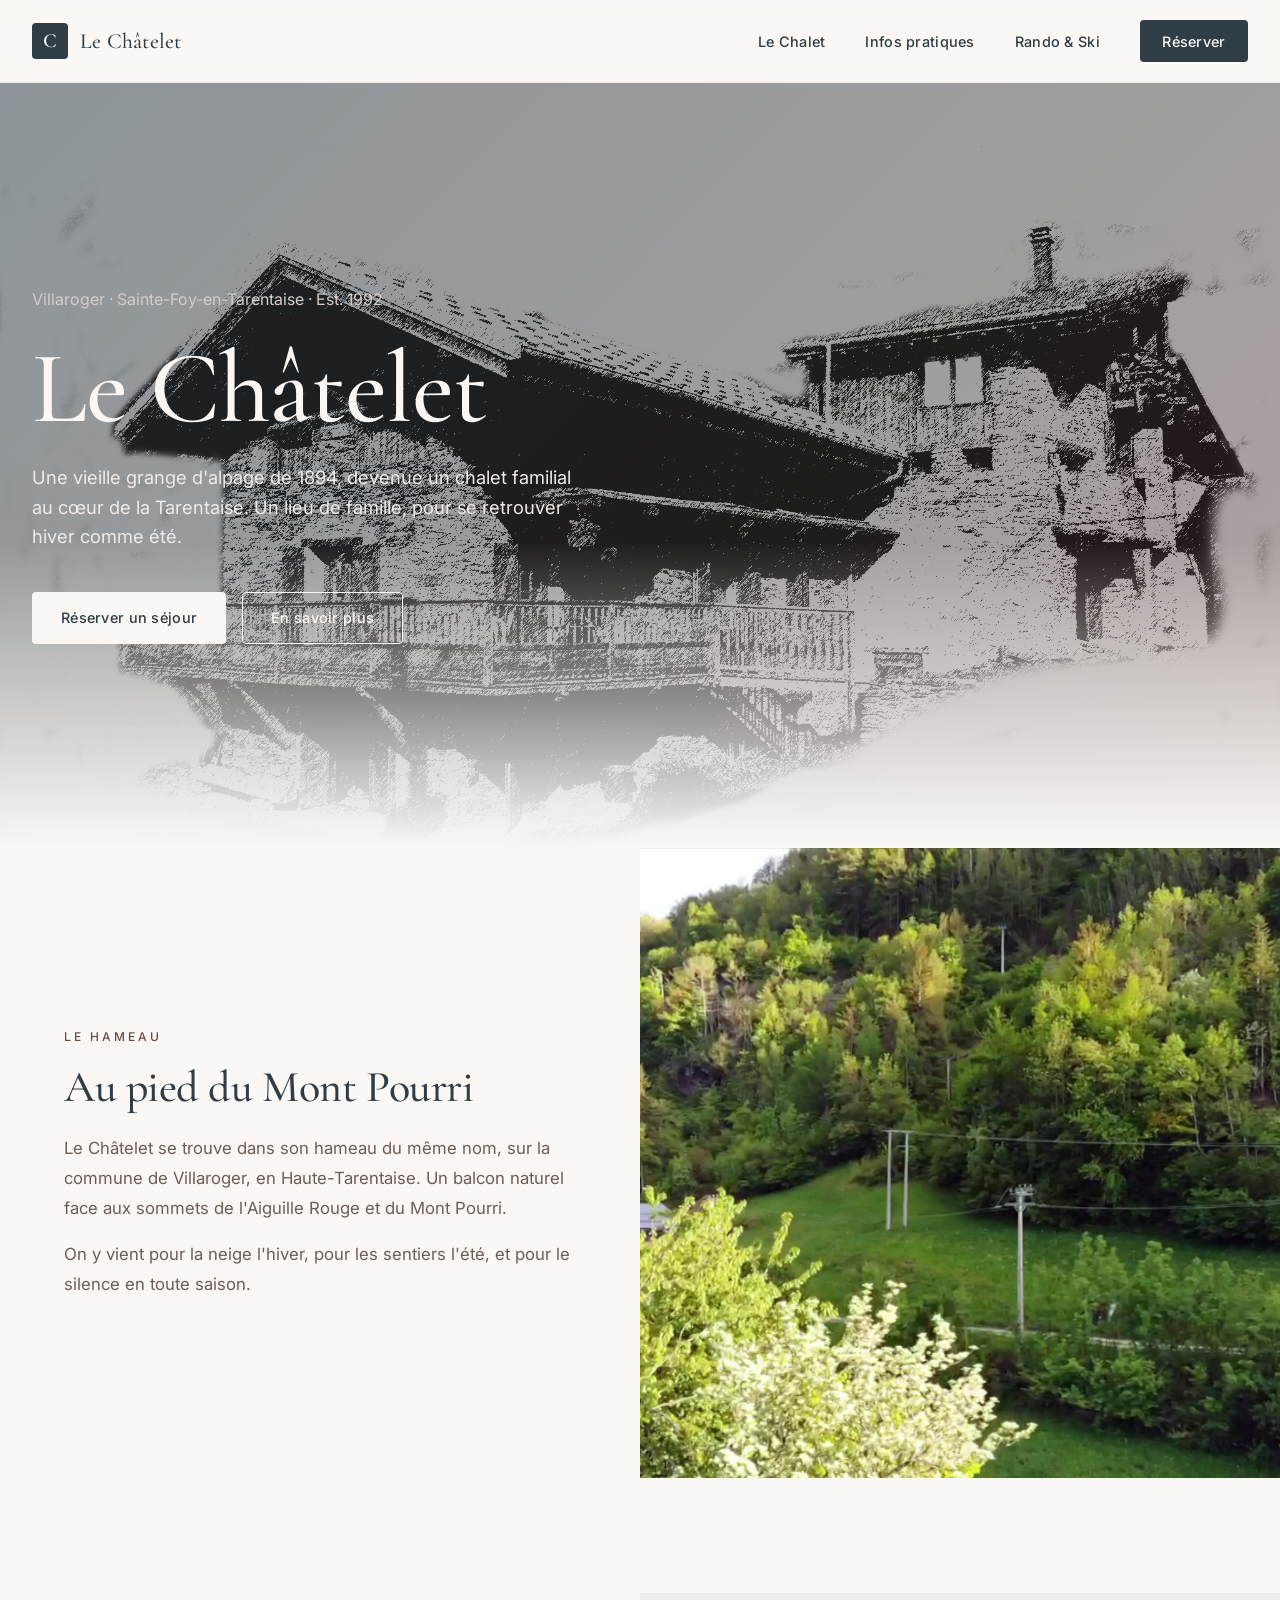
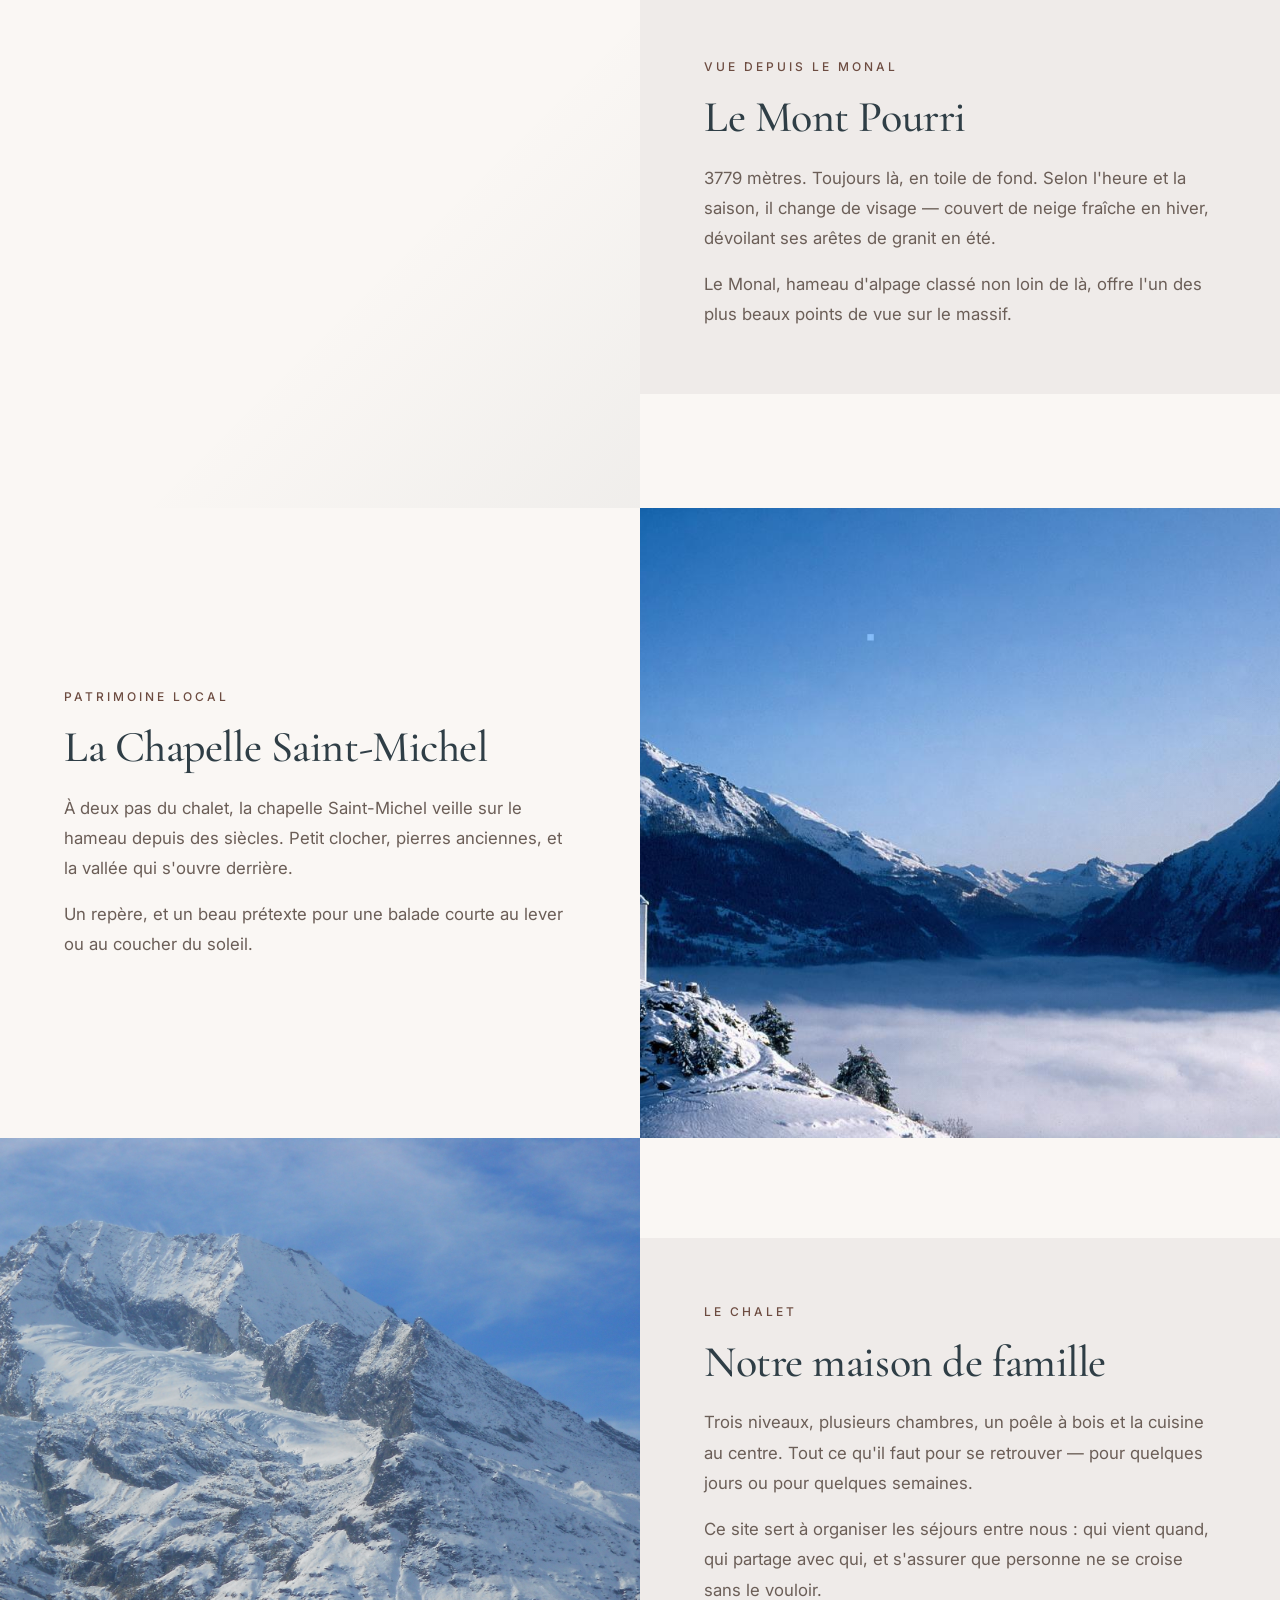
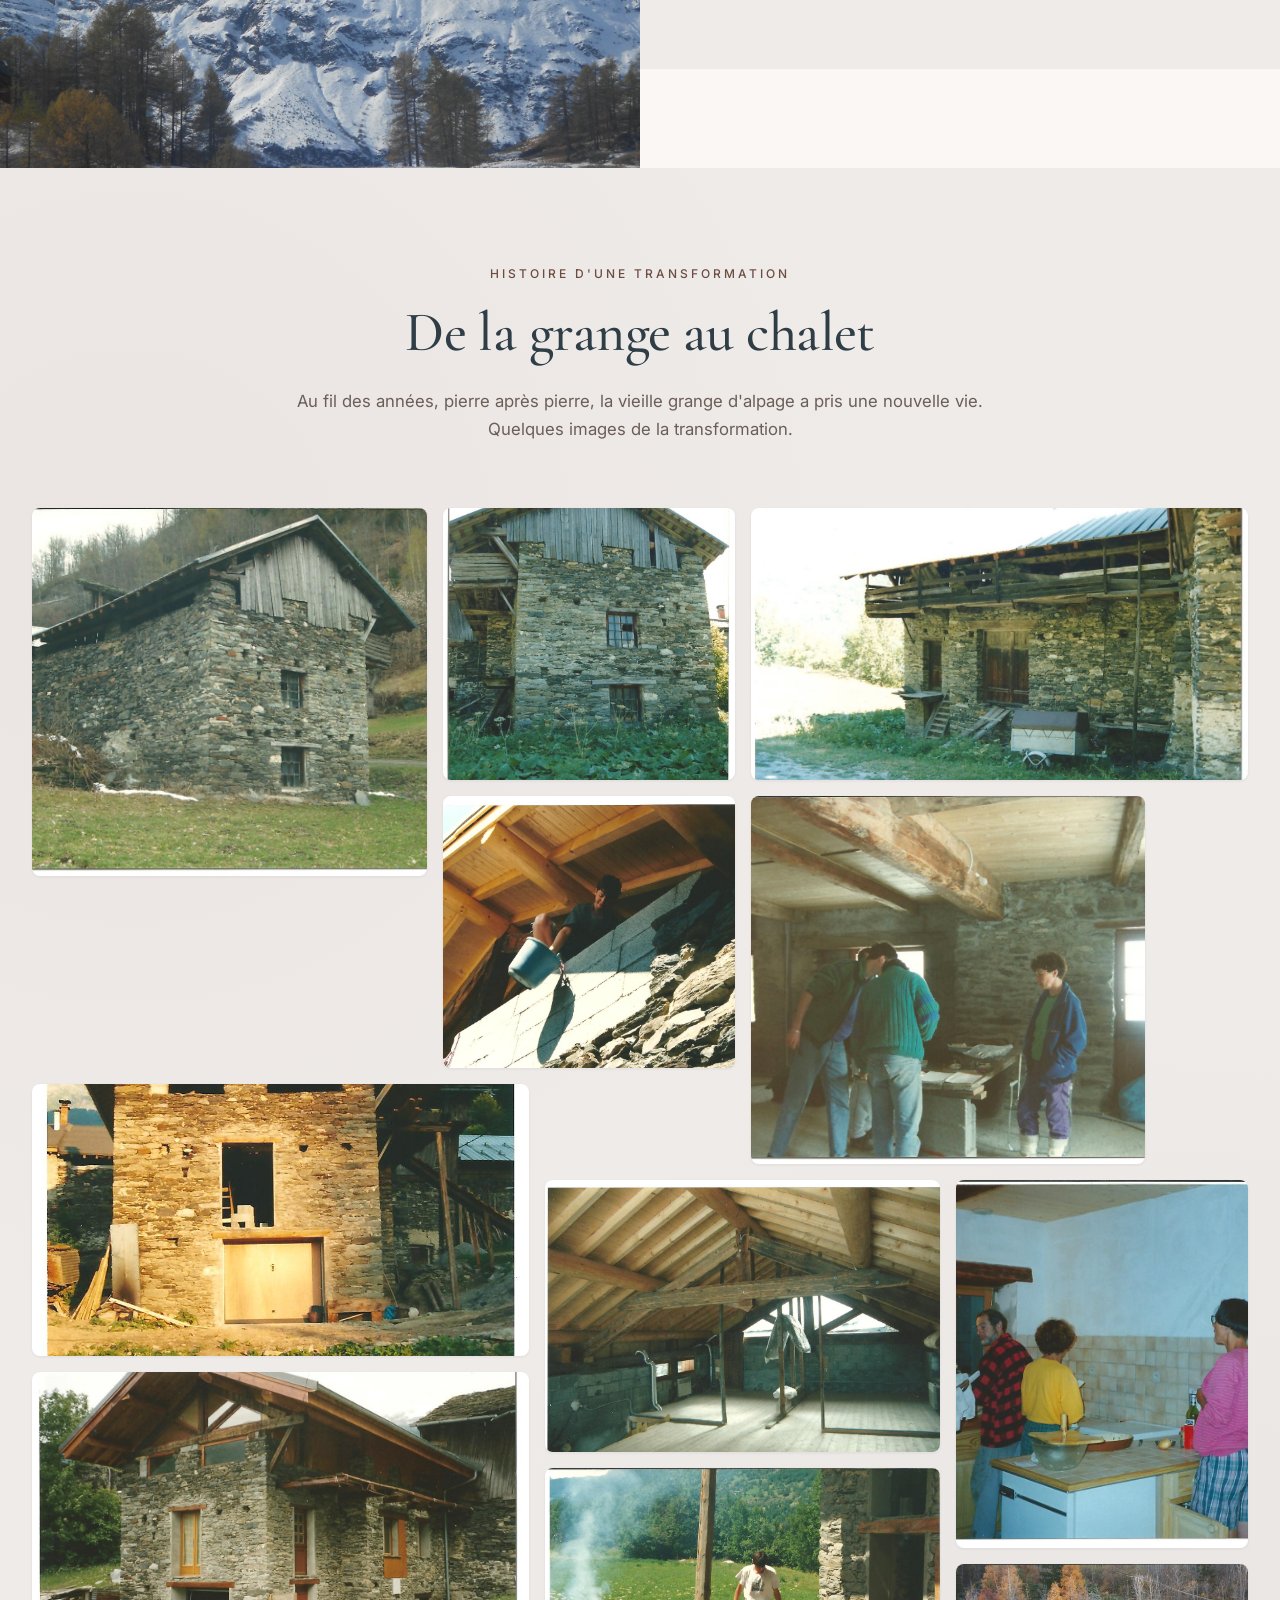
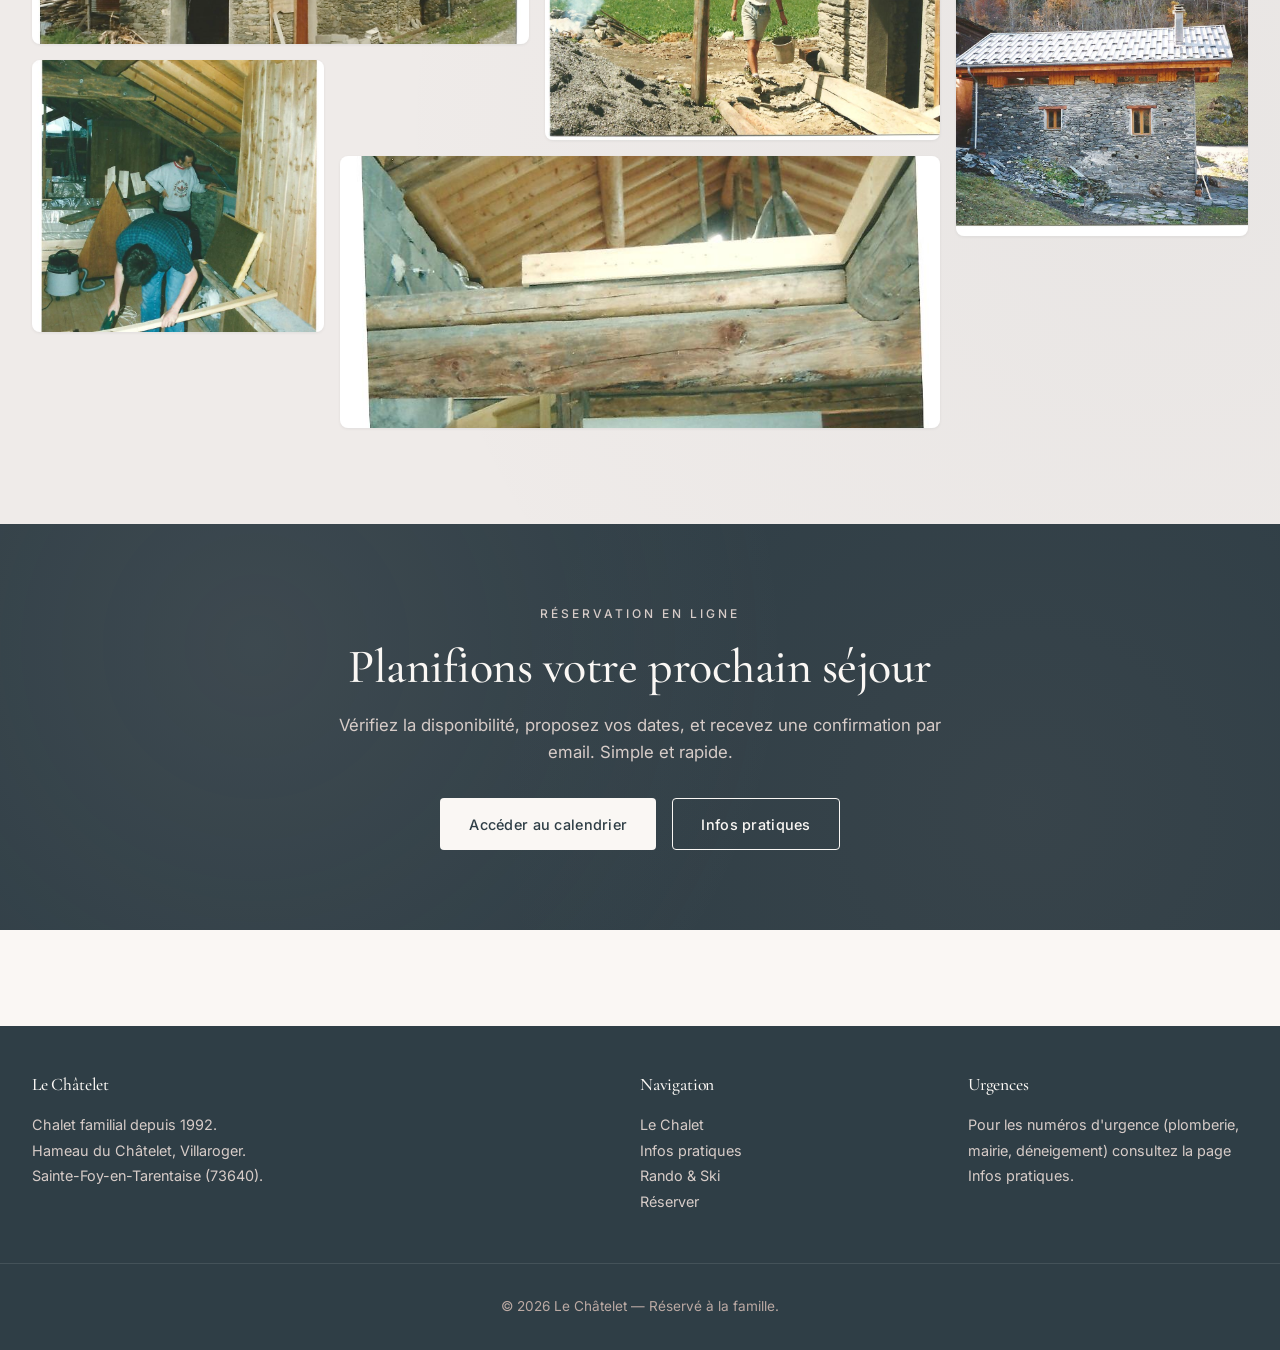
==== commit 1eccbd5e: "Add files via upload" ====
--- a/index.html
+++ b/index.html
@@ -19,6 +19,7 @@
       <div class="nav-links">
         <a href="#about" class="nav-link">Le Chalet</a>
         <a href="infos.html" class="nav-link">Infos pratiques</a>
+        <a href="rando-et-ski.html" class="nav-link">Rando &amp; Ski</a>
         <a href="reservation.html" class="nav-link nav-cta">Réserver</a>
       </div>
     </div>
@@ -40,87 +41,76 @@
     </div>
   </header>
 
-  <!-- ================= ABOUT ================= -->
-  <section id="about" class="section about">
-    <div class="container">
-      <div class="about-grid">
-        <div class="about-text">
-          <span class="overline">Histoire d'une transformation</span>
-          <h2 class="section-title" style="text-align:left; margin-top: 1rem;">Une grange devenue chalet</h2>
-          <p>
-            À l'origine, une vieille grange d'alpage construite vers 1894, à l'abandon depuis longtemps.
-            Elle ne servait plus qu'à entreposer un peu de foin. Puis en 1992, la transformation commence —
-            pierre par pierre, poutre par poutre, pour donner naissance au Châtelet tel qu'on le connaît aujourd'hui.
-          </p>
-          <p>
-            Le chalet se situe dans le hameau du Châtelet, commune de Villaroger, à Sainte-Foy-en-Tarentaise.
-            Trois niveaux : un séjour-cuisine au rez-de-chaussée, des chambres à l'étage et à la mezzanine,
-            et d'autres encore au sous-sol. De quoi accueillir la famille, petite ou grande.
-          </p>
-          <p>
-            Ce site sert à organiser les séjours entre nous tous — simplement, sans conflit de dates,
-            en sachant qui vient et quand.
-          </p>
-        </div>
-        <div class="about-image" aria-hidden="true"></div>
-      </div>
-    </div>
-  </section>
-
-  <!-- ================= FEATURES ================= -->
-  <section class="section features-section">
-    <div class="container">
-      <div class="section-header">
-        <span class="overline">Le Châtelet en bref</span>
-        <h2 class="section-title">L'essentiel</h2>
-        <p class="section-lead">
-          Tout ce qu'il faut savoir avant de venir — un cahier de consignes complet est disponible pour l'arrivée et le départ.
-        </p>
-      </div>
-
-      <div class="features-grid">
-        <div class="feature-card">
-          <div class="feature-icon">
-            <svg viewBox="0 0 24 24" fill="none" stroke="currentColor" stroke-width="1.5">
-              <path d="M3 12l2-2m0 0l7-7 7 7M5 10v10a1 1 0 001 1h3m10-11l2 2m-2-2v10a1 1 0 01-1 1h-3m-6 0a1 1 0 001-1v-4a1 1 0 011-1h2a1 1 0 011 1v4a1 1 0 001 1m-6 0h6"/>
-            </svg>
-          </div>
-          <h3>Capacité</h3>
-          <p>Plusieurs chambres sur trois niveaux — de quoi accueillir confortablement couples, familles ou grandes tablées.</p>
-        </div>
-
-        <div class="feature-card">
-          <div class="feature-icon">
-            <svg viewBox="0 0 24 24" fill="none" stroke="currentColor" stroke-width="1.5">
-              <path d="M17.657 18.657A8 8 0 016.343 7.343S7 9 9 10c0-2 .5-5 2.986-7C14 5 16.09 5.24 17 7.2c.5 1.1.5 2.3 0 3.3a3 3 0 000 3c.5 1 1.657 1.657 1.657 1.657z"/>
-            </svg>
-          </div>
-          <h3>Chauffage</h3>
-          <p>Radiateurs électriques et un poêle à bois à feu continu. Le bois est stocké dans le bûcher au bout du balcon.</p>
-        </div>
-
-        <div class="feature-card">
-          <div class="feature-icon">
-            <svg viewBox="0 0 24 24" fill="none" stroke="currentColor" stroke-width="1.5">
-              <path d="M9 19V6l12-3v13M9 19c0 1.105-1.343 2-3 2s-3-.895-3-2 1.343-2 3-2 3 .895 3 2zm12-3c0 1.105-1.343 2-3 2s-3-.895-3-2 1.343-2 3-2 3 .895 3 2z"/>
-            </svg>
-          </div>
-          <h3>WiFi & Téléphone</h3>
-          <p>Connexion Freebox dans le chalet, ligne téléphonique fixe — retrouvez les identifiants sur la page Infos pratiques.</p>
-        </div>
-
-        <div class="feature-card">
-          <div class="feature-icon">
-            <svg viewBox="0 0 24 24" fill="none" stroke="currentColor" stroke-width="1.5">
-              <path d="M17.657 16.657L13.414 20.9a1.998 1.998 0 01-2.827 0l-4.244-4.243a8 8 0 1111.314 0z"/>
-              <path d="M15 11a3 3 0 11-6 0 3 3 0 016 0z"/>
-            </svg>
-          </div>
-          <h3>Accès</h3>
-          <p>Hameau du Châtelet, commune de Villaroger (73640). Parking 300 m avant le hameau — pas de voitures dans le hameau.</p>
-        </div>
-      </div>
-    </div>
+  <!-- ================= ALTERNATING BLOCKS (photos) ================= -->
+  <section id="about" class="alt-blocks">
+
+    <!-- Block 1 — text left, panorama right -->
+    <article class="alt-block">
+      <div class="alt-block-text">
+        <span class="overline">Le hameau</span>
+        <h2>Au pied du Mont Pourri</h2>
+        <p>
+          Le Châtelet se trouve dans son hameau du même nom, sur la commune de Villaroger,
+          en Haute-Tarentaise. Un balcon naturel face aux sommets de l'Aiguille Rouge et du Mont Pourri.
+        </p>
+        <p>
+          On y vient pour la neige l'hiver, pour les sentiers l'été, et pour le silence
+          en toute saison.
+        </p>
+      </div>
+      <div class="alt-block-image" style="background-image: url('images/panorama.jpg');"></div>
+    </article>
+
+    <!-- Block 2 — image left, text right -->
+    <article class="alt-block">
+      <div class="alt-block-text">
+        <span class="overline">Vue depuis Le Monal</span>
+        <h2>Le Mont Pourri</h2>
+        <p>
+          3779 mètres. Toujours là, en toile de fond. Selon l'heure et la saison, il change
+          de visage — couvert de neige fraîche en hiver, dévoilant ses arêtes de granit en été.
+        </p>
+        <p>
+          Le Monal, hameau d'alpage classé non loin de là, offre l'un des plus beaux points
+          de vue sur le massif.
+        </p>
+      </div>
+      <div class="alt-block-image" style="background-image: url('images/mont-pourri-monal.jpg');"></div>
+    </article>
+
+    <!-- Block 3 — text left, chapelle right -->
+    <article class="alt-block">
+      <div class="alt-block-text">
+        <span class="overline">Patrimoine local</span>
+        <h2>La Chapelle Saint-Michel</h2>
+        <p>
+          À deux pas du chalet, la chapelle Saint-Michel veille sur le hameau depuis des siècles.
+          Petit clocher, pierres anciennes, et la vallée qui s'ouvre derrière.
+        </p>
+        <p>
+          Un repère, et un beau prétexte pour une balade courte au lever ou au coucher du soleil.
+        </p>
+      </div>
+      <div class="alt-block-image" style="background-image: url('images/chapelle-st-michel.jpg');"></div>
+    </article>
+
+    <!-- Block 4 — image left, text right -->
+    <article class="alt-block">
+      <div class="alt-block-text">
+        <span class="overline">Le chalet</span>
+        <h2>Notre maison de famille</h2>
+        <p>
+          Trois niveaux, plusieurs chambres, un poêle à bois et la cuisine au centre.
+          Tout ce qu'il faut pour se retrouver — pour quelques jours ou pour quelques semaines.
+        </p>
+        <p>
+          Ce site sert à organiser les séjours entre nous : qui vient quand, qui partage avec qui,
+          et s'assurer que personne ne se croise sans le vouloir.
+        </p>
+      </div>
+      <div class="alt-block-image" style="background-image: url('images/vue-chalet.jpg');"></div>
+    </article>
+
   </section>
 
   <!-- ================= GALLERY ================= -->
@@ -189,6 +179,7 @@
         <p>
           <a href="#about">Le Chalet</a><br>
           <a href="infos.html">Infos pratiques</a><br>
+          <a href="rando-et-ski.html">Rando &amp; Ski</a><br>
           <a href="reservation.html">Réserver</a>
         </p>
       </div>
--- a/style.css
+++ b/style.css
@@ -668,6 +668,347 @@
 }
 
 /* ==========================================================================
+   RANDO & SKI PAGE
+   ========================================================================== */
+
+/* Hike cards — list style */
+.hikes-list {
+  display: flex;
+  flex-direction: column;
+  gap: 1rem;
+  margin-top: 1.5rem;
+}
+
+.hike-card {
+  display: flex;
+  align-items: center;
+  gap: 1.5rem;
+  padding: 1.25rem 1.5rem;
+  background: var(--white);
+  border-radius: var(--radius-lg);
+  border: 1px solid var(--stone-pale);
+  text-decoration: none;
+  color: inherit;
+  transition: all var(--transition);
+}
+
+.hike-card:hover {
+  transform: translateX(4px);
+  border-color: var(--earth);
+  box-shadow: var(--shadow-md);
+}
+
+.hike-card-icon {
+  width: 44px;
+  height: 44px;
+  flex-shrink: 0;
+  display: grid;
+  place-items: center;
+  background: var(--stone-pale);
+  border-radius: 50%;
+  color: var(--earth);
+  font-size: 1.25rem;
+}
+
+.hike-card-content {
+  flex: 1;
+}
+
+.hike-card-content h4 {
+  font-family: var(--font-display);
+  font-size: 1.2rem;
+  margin-bottom: 0.25rem;
+  color: var(--slate-dark);
+}
+
+.hike-card-content p {
+  color: var(--muted);
+  font-size: 0.9rem;
+  margin: 0;
+}
+
+.hike-card-arrow {
+  color: var(--muted);
+  font-size: 1.5rem;
+  transition: all var(--transition);
+}
+
+.hike-card:hover .hike-card-arrow {
+  color: var(--earth);
+  transform: translateX(4px);
+}
+
+/* Refuges — two big cards */
+.refuges-grid {
+  display: grid;
+  grid-template-columns: 1fr 1fr;
+  gap: 1.5rem;
+  margin-top: 1.5rem;
+}
+
+.refuge-card {
+  padding: 2rem;
+  background: var(--white);
+  border-radius: var(--radius-lg);
+  box-shadow: var(--shadow-sm);
+  border-top: 4px solid var(--earth);
+}
+
+.refuge-card h4 {
+  font-size: 1.5rem;
+  margin-bottom: 0.75rem;
+}
+
+.refuge-card .refuge-altitude {
+  display: inline-block;
+  padding: 0.25rem 0.7rem;
+  background: var(--stone-pale);
+  color: var(--earth-dark);
+  border-radius: var(--radius);
+  font-size: 0.75rem;
+  font-weight: 600;
+  letter-spacing: 0.05em;
+  margin-bottom: 1rem;
+}
+
+.refuge-card p {
+  color: var(--muted);
+  line-height: 1.7;
+  margin-bottom: 1rem;
+}
+
+/* Ski stations grid */
+.ski-stations-grid {
+  display: grid;
+  grid-template-columns: repeat(auto-fit, minmax(260px, 1fr));
+  gap: 1.5rem;
+  margin-top: 1.5rem;
+}
+
+.ski-card {
+  display: flex;
+  flex-direction: column;
+  padding: 1.75rem;
+  background: var(--white);
+  border-radius: var(--radius-lg);
+  box-shadow: var(--shadow-sm);
+  text-decoration: none;
+  color: inherit;
+  transition: all var(--transition);
+  position: relative;
+  overflow: hidden;
+}
+
+.ski-card::before {
+  content: '';
+  position: absolute;
+  top: 0;
+  left: 0;
+  right: 0;
+  height: 4px;
+  background: linear-gradient(90deg, var(--slate-dark), var(--earth));
+  opacity: 0;
+  transition: opacity var(--transition);
+}
+
+.ski-card:hover {
+  transform: translateY(-4px);
+  box-shadow: var(--shadow-lg);
+}
+
+.ski-card:hover::before {
+  opacity: 1;
+}
+
+.ski-card-mountain {
+  width: 48px;
+  height: 48px;
+  margin-bottom: 1rem;
+  color: var(--slate-dark);
+  opacity: 0.4;
+}
+
+.ski-card-mountain svg {
+  width: 100%;
+  height: 100%;
+}
+
+.ski-card h3 {
+  font-size: 1.5rem;
+  margin-bottom: 0.4rem;
+}
+
+.ski-card .ski-card-meta {
+  font-size: 0.8rem;
+  color: var(--earth);
+  letter-spacing: 0.1em;
+  text-transform: uppercase;
+  margin-bottom: 0.85rem;
+  font-weight: 500;
+}
+
+.ski-card p {
+  color: var(--muted);
+  font-size: 0.92rem;
+  line-height: 1.6;
+  margin-bottom: 1rem;
+  flex: 1;
+}
+
+.ski-card-link {
+  display: inline-flex;
+  align-items: center;
+  gap: 0.4rem;
+  color: var(--slate-dark);
+  font-size: 0.85rem;
+  font-weight: 500;
+  letter-spacing: 0.02em;
+}
+
+/* Disclaimer / safety box */
+.safety-box {
+  background: var(--status-pending-bg);
+  border-left: 4px solid var(--status-pending);
+  border-radius: var(--radius);
+  padding: 1.5rem 1.75rem;
+  margin-top: 2rem;
+}
+
+.safety-box h4 {
+  font-size: 1rem;
+  margin-bottom: 0.75rem;
+  color: #6f5724;
+  font-family: var(--font-body);
+  font-weight: 600;
+}
+
+.safety-box ul {
+  margin: 0;
+  padding-left: 1.25rem;
+  color: #6f5724;
+  font-size: 0.9rem;
+  line-height: 1.7;
+}
+
+.safety-box li {
+  margin-bottom: 0.4rem;
+}
+
+/* External link button */
+.external-link-banner {
+  display: flex;
+  align-items: center;
+  justify-content: space-between;
+  flex-wrap: wrap;
+  gap: 1rem;
+  padding: 1.5rem 2rem;
+  background: linear-gradient(135deg, var(--slate-dark), var(--earth-dark));
+  color: var(--cream);
+  border-radius: var(--radius-lg);
+  margin-top: 2rem;
+}
+
+.external-link-banner h4 {
+  color: var(--cream);
+  font-size: 1.15rem;
+  margin: 0 0 0.25rem 0;
+}
+
+.external-link-banner p {
+  color: var(--stone-light);
+  font-size: 0.9rem;
+  margin: 0;
+}
+
+.external-link-banner .btn-primary {
+  background: var(--cream);
+  color: var(--slate-dark);
+}
+
+.external-link-banner .btn-primary:hover {
+  background: var(--white);
+}
+
+/* Section intro paragraph */
+.section-intro {
+  max-width: 720px;
+  color: var(--muted);
+  font-size: 1.02rem;
+  line-height: 1.7;
+  margin-bottom: 0.5rem;
+}
+
+/* ==========================================================================
+   ALTERNATING PHOTO-TEXT BLOCKS (home page)
+   ========================================================================== */
+.alt-blocks {
+  display: flex;
+  flex-direction: column;
+  gap: 0;
+}
+
+.alt-block {
+  display: grid;
+  grid-template-columns: 1fr 1fr;
+  align-items: center;
+  min-height: 70vh;
+}
+
+.alt-block:nth-child(even) {
+  direction: rtl; /* swap order */
+}
+
+.alt-block:nth-child(even) > * {
+  direction: ltr; /* but keep content readable */
+}
+
+.alt-block-image {
+  background-size: cover;
+  background-position: center;
+  height: 100%;
+  min-height: 70vh;
+  position: relative;
+}
+
+.alt-block-image::after {
+  content: '';
+  position: absolute;
+  inset: 0;
+  background: linear-gradient(135deg, transparent 60%, rgba(47, 62, 70, 0.05));
+}
+
+.alt-block-text {
+  padding: 4rem 4rem;
+  background: var(--cream);
+  display: flex;
+  flex-direction: column;
+  justify-content: center;
+}
+
+.alt-block:nth-child(even) .alt-block-text {
+  background: var(--stone-pale);
+}
+
+.alt-block-text .overline {
+  margin-bottom: 1rem;
+}
+
+.alt-block-text h2 {
+  font-size: clamp(2rem, 4vw, 2.75rem);
+  margin-bottom: 1.25rem;
+  line-height: 1.15;
+}
+
+.alt-block-text p {
+  color: var(--muted);
+  font-size: 1.05rem;
+  line-height: 1.8;
+  margin-bottom: 1rem;
+}
+
+.alt-block-text p:last-child { margin-bottom: 0; }
+
+/* ==========================================================================
    FEATURES GRID (home page)
    ========================================================================== */
 .features-section {
@@ -791,6 +1132,10 @@
   overflow: hidden;
 }
 
+.info-card-wide {
+  grid-column: 1 / -1;
+}
+
 .info-card-header {
   display: flex;
   align-items: center;
@@ -873,7 +1218,7 @@
 /* Emergency numbers grid */
 .emergency-grid {
   display: grid;
-  grid-template-columns: repeat(3, 1fr);
+  grid-template-columns: repeat(2, 1fr);
   gap: 1rem;
   margin-top: 1rem;
 }
@@ -1506,10 +1851,27 @@
   /* New components responsive */
   .features-grid { grid-template-columns: 1fr 1fr; }
   .info-grid { grid-template-columns: 1fr; }
+  .info-card-wide { grid-column: auto; }
   .emergency-grid { grid-template-columns: 1fr; }
   .steps-grid { grid-template-columns: 1fr; gap: 2rem; }
   .pdf-panel { flex-direction: column; text-align: center; padding: 2rem 1.5rem; }
   .pdf-panel-icon { width: 60px; height: 60px; margin: 0 auto; }
+
+  /* Alt blocks stack on mobile, image always on top */
+  .alt-block,
+  .alt-block:nth-child(even) {
+    grid-template-columns: 1fr;
+    direction: ltr;
+    min-height: auto;
+  }
+  .alt-block-image { min-height: 50vh; }
+  .alt-block-text { padding: 2.5rem 1.5rem; }
+
+  /* Rando & Ski responsive */
+  .refuges-grid { grid-template-columns: 1fr; }
+  .ski-stations-grid { grid-template-columns: 1fr; }
+  .hike-card { flex-wrap: wrap; }
+  .external-link-banner { flex-direction: column; text-align: center; }
 }
 
 @media (max-width: 560px) {
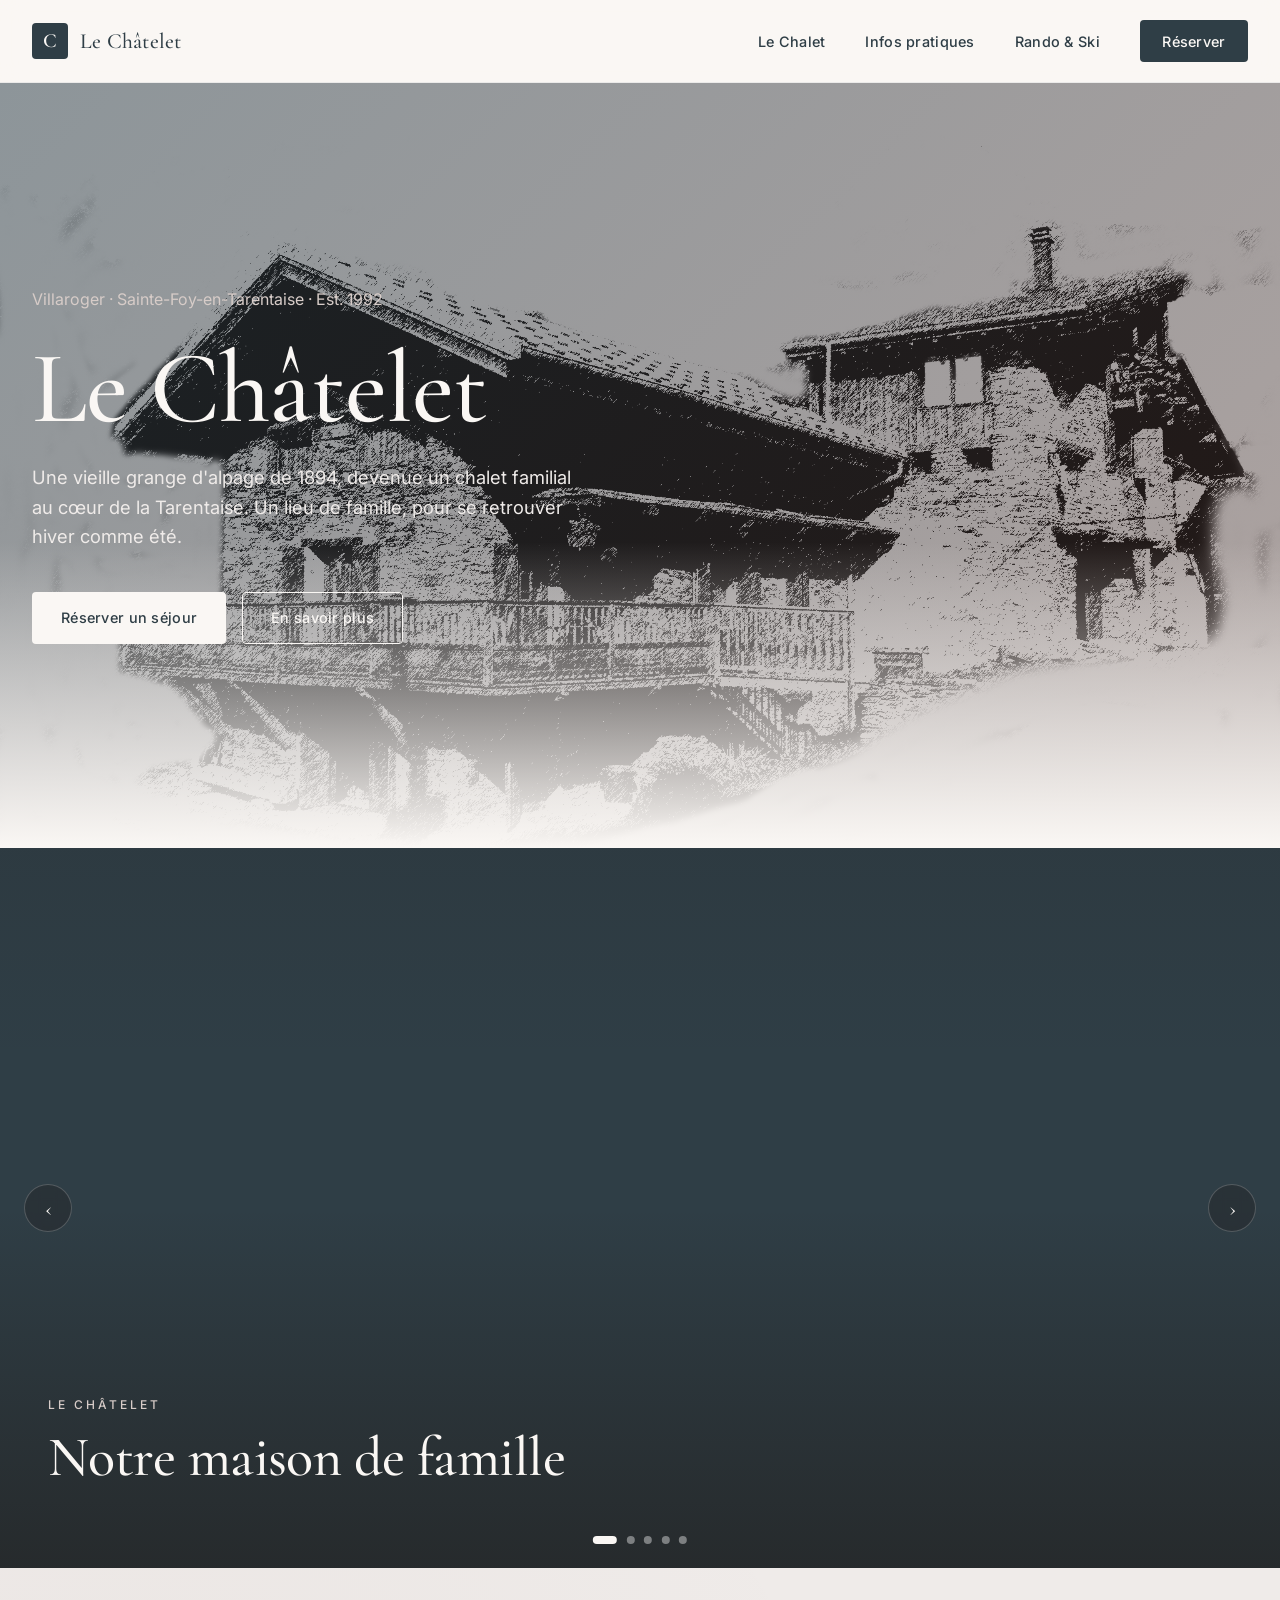
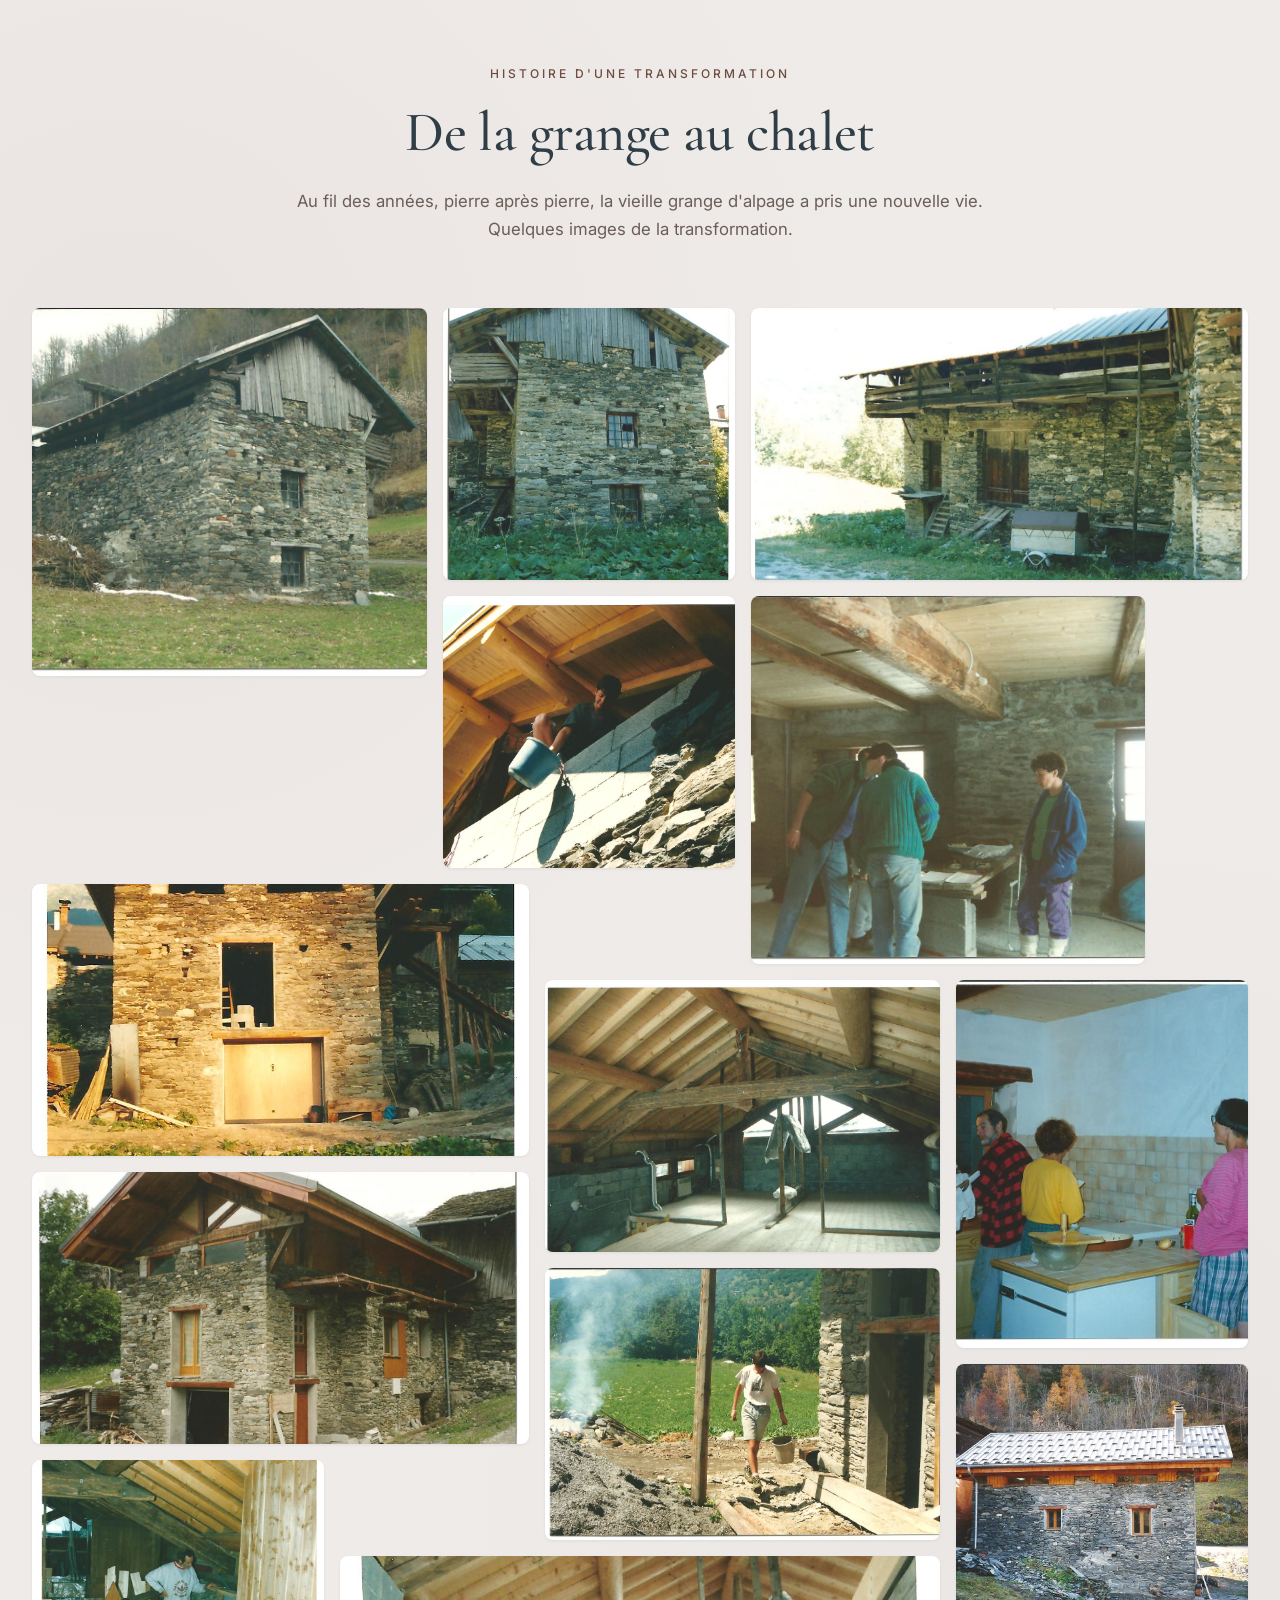
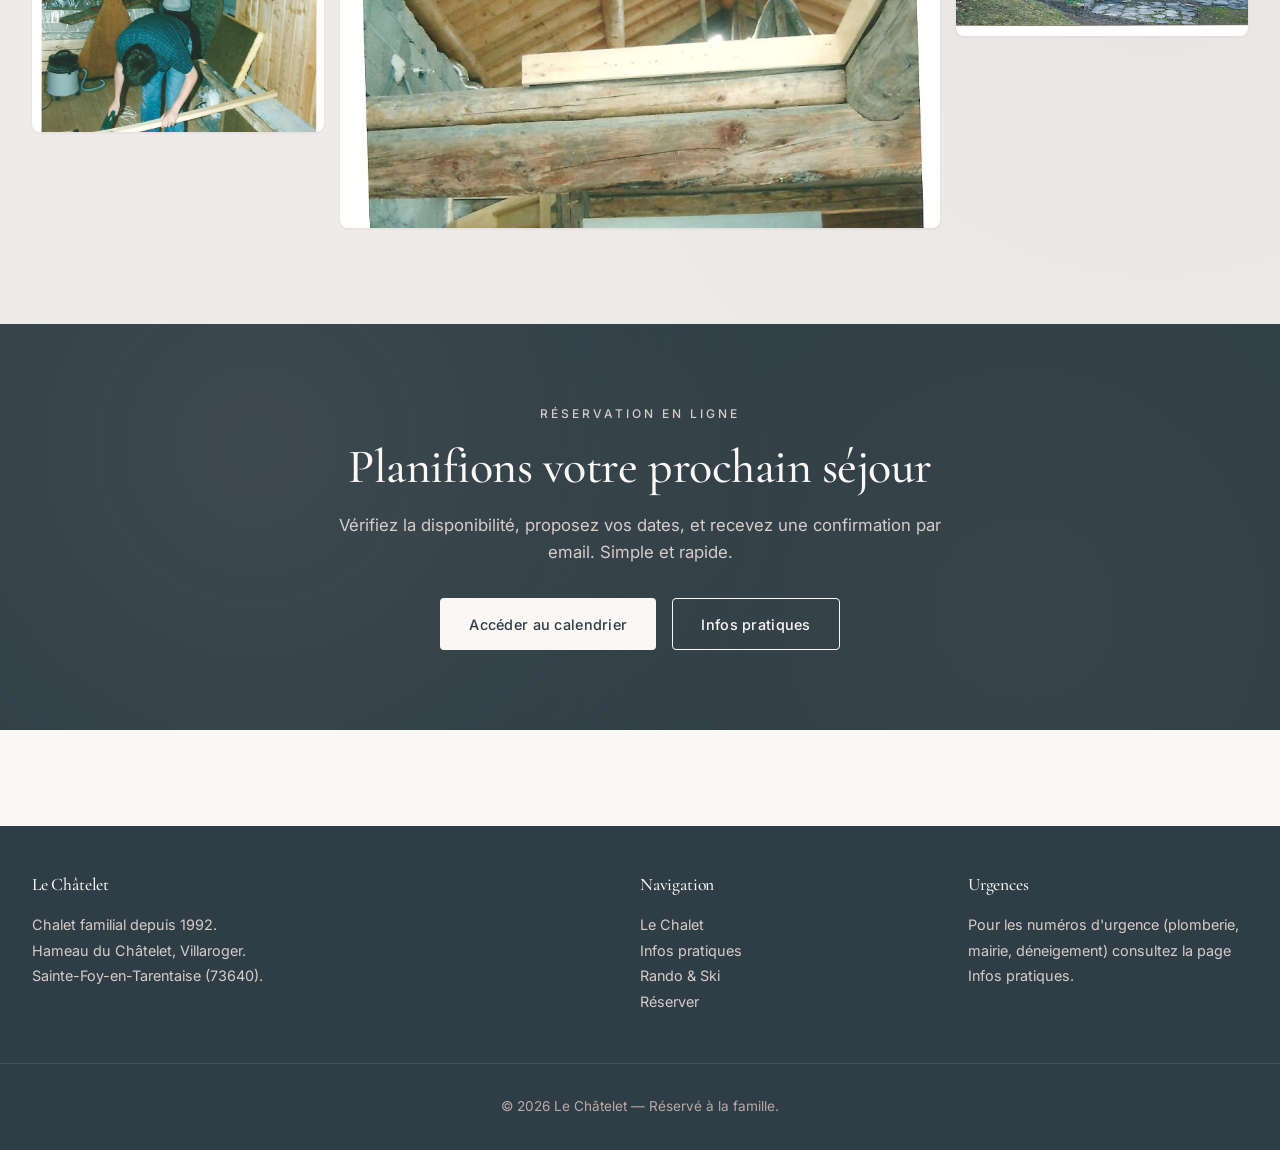
==== commit 46b51ee3: "Add files via upload" ====
--- a/index.html
+++ b/index.html
@@ -41,76 +41,51 @@
     </div>
   </header>
 
-  <!-- ================= ALTERNATING BLOCKS (photos) ================= -->
-  <section id="about" class="alt-blocks">
-
-    <!-- Block 1 — text left, panorama right -->
-    <article class="alt-block">
-      <div class="alt-block-text">
-        <span class="overline">Le hameau</span>
-        <h2>Au pied du Mont Pourri</h2>
-        <p>
-          Le Châtelet se trouve dans son hameau du même nom, sur la commune de Villaroger,
-          en Haute-Tarentaise. Un balcon naturel face aux sommets de l'Aiguille Rouge et du Mont Pourri.
-        </p>
-        <p>
-          On y vient pour la neige l'hiver, pour les sentiers l'été, et pour le silence
-          en toute saison.
-        </p>
-      </div>
-      <div class="alt-block-image" style="background-image: url('images/panorama.jpg');"></div>
-    </article>
-
-    <!-- Block 2 — image left, text right -->
-    <article class="alt-block">
-      <div class="alt-block-text">
-        <span class="overline">Vue depuis Le Monal</span>
-        <h2>Le Mont Pourri</h2>
-        <p>
-          3779 mètres. Toujours là, en toile de fond. Selon l'heure et la saison, il change
-          de visage — couvert de neige fraîche en hiver, dévoilant ses arêtes de granit en été.
-        </p>
-        <p>
-          Le Monal, hameau d'alpage classé non loin de là, offre l'un des plus beaux points
-          de vue sur le massif.
-        </p>
-      </div>
-      <div class="alt-block-image" style="background-image: url('images/mont-pourri-monal.jpg');"></div>
-    </article>
-
-    <!-- Block 3 — text left, chapelle right -->
-    <article class="alt-block">
-      <div class="alt-block-text">
-        <span class="overline">Patrimoine local</span>
-        <h2>La Chapelle Saint-Michel</h2>
-        <p>
-          À deux pas du chalet, la chapelle Saint-Michel veille sur le hameau depuis des siècles.
-          Petit clocher, pierres anciennes, et la vallée qui s'ouvre derrière.
-        </p>
-        <p>
-          Un repère, et un beau prétexte pour une balade courte au lever ou au coucher du soleil.
-        </p>
-      </div>
-      <div class="alt-block-image" style="background-image: url('images/chapelle-st-michel.jpg');"></div>
-    </article>
-
-    <!-- Block 4 — image left, text right -->
-    <article class="alt-block">
-      <div class="alt-block-text">
-        <span class="overline">Le chalet</span>
-        <h2>Notre maison de famille</h2>
-        <p>
-          Trois niveaux, plusieurs chambres, un poêle à bois et la cuisine au centre.
-          Tout ce qu'il faut pour se retrouver — pour quelques jours ou pour quelques semaines.
-        </p>
-        <p>
-          Ce site sert à organiser les séjours entre nous : qui vient quand, qui partage avec qui,
-          et s'assurer que personne ne se croise sans le vouloir.
-        </p>
-      </div>
-      <div class="alt-block-image" style="background-image: url('images/vue-chalet.jpg');"></div>
-    </article>
-
+  <!-- ================= SLIDESHOW ================= -->
+  <section id="about" class="slideshow" aria-label="Photos du chalet et des environs">
+    <div class="slideshow-track" id="slideshow-track">
+
+      <div class="slide active" style="background-image: url('images/le-chalet.jpg');">
+        <div class="slide-caption">
+          <span class="overline">Le Châtelet</span>
+          <h2>Notre maison de famille</h2>
+        </div>
+      </div>
+
+      <div class="slide" style="background-image: url('images/peaks-printemps.jpg');">
+        <div class="slide-caption">
+          <span class="overline">Printemps</span>
+          <h2>La neige tient encore sur les sommets</h2>
+        </div>
+      </div>
+
+      <div class="slide" style="background-image: url('images/peaks-summer.jpg');">
+        <div class="slide-caption">
+          <span class="overline">Été</span>
+          <h2>Les arêtes de granit, à découvert</h2>
+        </div>
+      </div>
+
+      <div class="slide" style="background-image: url('images/peaks-sunset.jpg');">
+        <div class="slide-caption">
+          <span class="overline">Coucher de soleil</span>
+          <h2>Le ciel s'embrase au-dessus de la vallée</h2>
+        </div>
+      </div>
+
+      <div class="slide" style="background-image: url('images/peaks-winter.jpg');">
+        <div class="slide-caption">
+          <span class="overline">Hiver</span>
+          <h2>Tout devient blanc et silencieux</h2>
+        </div>
+      </div>
+
+    </div>
+
+    <button class="slideshow-nav prev" id="slide-prev" aria-label="Image précédente">‹</button>
+    <button class="slideshow-nav next" id="slide-next" aria-label="Image suivante">›</button>
+
+    <div class="slideshow-dots" id="slideshow-dots"></div>
   </section>
 
   <!-- ================= GALLERY ================= -->
@@ -195,6 +170,68 @@
 
   <script>
     document.getElementById('year').textContent = new Date().getFullYear();
+
+    /* ========== Slideshow ========== */
+    (function() {
+      const slides = document.querySelectorAll('.slide');
+      const dotsContainer = document.getElementById('slideshow-dots');
+      const btnPrev = document.getElementById('slide-prev');
+      const btnNext = document.getElementById('slide-next');
+      if (!slides.length) return;
+
+      let currentSlide = 0;
+      let autoplayTimer = null;
+      const AUTOPLAY_MS = 5500;
+
+      // Build pagination dots
+      slides.forEach((_, i) => {
+        const dot = document.createElement('button');
+        dot.className = 'slideshow-dot' + (i === 0 ? ' active' : '');
+        dot.setAttribute('aria-label', `Aller à l'image ${i + 1}`);
+        dot.addEventListener('click', () => goTo(i));
+        dotsContainer.appendChild(dot);
+      });
+      const dots = dotsContainer.querySelectorAll('.slideshow-dot');
+
+      function goTo(idx) {
+        slides[currentSlide].classList.remove('active');
+        dots[currentSlide].classList.remove('active');
+        currentSlide = (idx + slides.length) % slides.length;
+        slides[currentSlide].classList.add('active');
+        dots[currentSlide].classList.add('active');
+        resetAutoplay();
+      }
+
+      function next() { goTo(currentSlide + 1); }
+      function prev() { goTo(currentSlide - 1); }
+
+      function startAutoplay() {
+        autoplayTimer = setInterval(next, AUTOPLAY_MS);
+      }
+      function resetAutoplay() {
+        clearInterval(autoplayTimer);
+        startAutoplay();
+      }
+
+      btnPrev.addEventListener('click', prev);
+      btnNext.addEventListener('click', next);
+
+      // Pause on hover
+      const slideshow = document.querySelector('.slideshow');
+      slideshow.addEventListener('mouseenter', () => clearInterval(autoplayTimer));
+      slideshow.addEventListener('mouseleave', startAutoplay);
+
+      // Keyboard navigation when slideshow is visible
+      document.addEventListener('keydown', (e) => {
+        const rect = slideshow.getBoundingClientRect();
+        const inView = rect.top < window.innerHeight && rect.bottom > 0;
+        if (!inView) return;
+        if (e.key === 'ArrowRight') next();
+        else if (e.key === 'ArrowLeft') prev();
+      });
+
+      startAutoplay();
+    })();
 
     /* ========== Lightbox gallery ========== */
     (function() {
--- a/style.css
+++ b/style.css
@@ -671,6 +671,107 @@
    RANDO & SKI PAGE
    ========================================================================== */
 
+/* Seasonal panel — full-width section with photo background */
+.seasonal-panel {
+  position: relative;
+  padding: 5rem 0;
+  overflow: hidden;
+  margin-bottom: 3rem;
+}
+
+.seasonal-panel::before {
+  content: '';
+  position: absolute;
+  inset: 0;
+  background-size: cover;
+  background-position: center;
+  z-index: 0;
+}
+
+.seasonal-panel::after {
+  content: '';
+  position: absolute;
+  inset: 0;
+  z-index: 1;
+}
+
+.seasonal-panel.summer::before {
+  background-image: url('images/peaks-summer.jpg');
+}
+
+.seasonal-panel.summer::after {
+  background: linear-gradient(135deg,
+    rgba(250, 247, 244, 0.92) 0%,
+    rgba(250, 247, 244, 0.75) 60%,
+    rgba(250, 247, 244, 0.45) 100%
+  );
+}
+
+.seasonal-panel.winter::before {
+  background-image: url('images/peaks-winter.jpg');
+}
+
+.seasonal-panel.winter::after {
+  background: linear-gradient(135deg,
+    rgba(47, 62, 70, 0.85) 0%,
+    rgba(47, 62, 70, 0.7) 60%,
+    rgba(47, 62, 70, 0.45) 100%
+  );
+}
+
+.seasonal-panel-content {
+  position: relative;
+  z-index: 2;
+  max-width: 1280px;
+  margin: 0 auto;
+  padding: 0 2rem;
+}
+
+.seasonal-panel-content > .panel {
+  margin-bottom: 0;
+}
+
+/* Winter panel — invert text colors on its inner panel for contrast over dark bg */
+.seasonal-panel.winter .seasonal-panel-header {
+  color: var(--cream);
+}
+
+.seasonal-panel-header {
+  text-align: center;
+  margin-bottom: 2.5rem;
+}
+
+.seasonal-panel-header .overline {
+  color: var(--earth);
+  display: block;
+  margin-bottom: 0.75rem;
+}
+
+.seasonal-panel.winter .seasonal-panel-header .overline {
+  color: var(--stone-light);
+}
+
+.seasonal-panel-header h2 {
+  font-size: clamp(2.25rem, 5vw, 3.25rem);
+  margin-bottom: 0.75rem;
+}
+
+.seasonal-panel.winter .seasonal-panel-header h2 {
+  color: var(--cream);
+}
+
+.seasonal-panel-header p {
+  color: var(--muted);
+  max-width: 600px;
+  margin: 0 auto;
+  font-size: 1.05rem;
+  line-height: 1.7;
+}
+
+.seasonal-panel.winter .seasonal-panel-header p {
+  color: var(--stone-light);
+}
+
 /* Hike cards — list style */
 .hikes-list {
   display: flex;
@@ -939,7 +1040,150 @@
 }
 
 /* ==========================================================================
-   ALTERNATING PHOTO-TEXT BLOCKS (home page)
+   FULL-WIDTH SLIDESHOW (home page)
+   ========================================================================== */
+.slideshow {
+  position: relative;
+  width: 100%;
+  height: 80vh;
+  min-height: 500px;
+  max-height: 800px;
+  overflow: hidden;
+  background: var(--slate-dark);
+}
+
+.slideshow-track {
+  position: relative;
+  width: 100%;
+  height: 100%;
+}
+
+.slide {
+  position: absolute;
+  inset: 0;
+  background-size: cover;
+  background-position: center;
+  opacity: 0;
+  transition: opacity 1500ms ease-in-out;
+}
+
+.slide.active {
+  opacity: 1;
+}
+
+.slide::after {
+  content: '';
+  position: absolute;
+  inset: 0;
+  background: linear-gradient(to bottom,
+    rgba(31, 26, 23, 0.1) 0%,
+    rgba(31, 26, 23, 0) 30%,
+    rgba(31, 26, 23, 0) 50%,
+    rgba(31, 26, 23, 0.55) 100%
+  );
+}
+
+.slide-caption {
+  position: absolute;
+  bottom: 0;
+  left: 0;
+  right: 0;
+  padding: 4rem 3rem 5rem;
+  z-index: 2;
+  color: var(--cream);
+  max-width: 720px;
+}
+
+.slide-caption .overline {
+  color: var(--stone-light);
+  display: block;
+  margin-bottom: 0.75rem;
+  opacity: 0;
+  transform: translateY(10px);
+  transition: opacity 800ms ease-out 600ms, transform 800ms ease-out 600ms;
+}
+
+.slide-caption h2 {
+  font-size: clamp(2rem, 5vw, 3.5rem);
+  color: var(--cream);
+  font-weight: 500;
+  line-height: 1.1;
+  margin: 0;
+  opacity: 0;
+  transform: translateY(15px);
+  transition: opacity 900ms ease-out 700ms, transform 900ms ease-out 700ms;
+}
+
+.slide.active .slide-caption .overline,
+.slide.active .slide-caption h2 {
+  opacity: 1;
+  transform: translateY(0);
+}
+
+/* Slideshow controls */
+.slideshow-nav {
+  position: absolute;
+  top: 50%;
+  transform: translateY(-50%);
+  z-index: 5;
+  background: rgba(31, 26, 23, 0.3);
+  border: 1px solid rgba(255, 255, 255, 0.2);
+  color: var(--cream);
+  width: 48px;
+  height: 48px;
+  border-radius: 50%;
+  display: grid;
+  place-items: center;
+  cursor: pointer;
+  font-size: 1.5rem;
+  font-family: var(--font-display);
+  transition: all var(--transition);
+  backdrop-filter: blur(8px);
+  -webkit-backdrop-filter: blur(8px);
+}
+
+.slideshow-nav:hover {
+  background: rgba(31, 26, 23, 0.5);
+  transform: translateY(-50%) scale(1.05);
+}
+
+.slideshow-nav.prev { left: 1.5rem; }
+.slideshow-nav.next { right: 1.5rem; }
+
+/* Pagination dots */
+.slideshow-dots {
+  position: absolute;
+  bottom: 1.5rem;
+  left: 50%;
+  transform: translateX(-50%);
+  z-index: 5;
+  display: flex;
+  gap: 0.6rem;
+}
+
+.slideshow-dot {
+  width: 8px;
+  height: 8px;
+  border-radius: 50%;
+  background: rgba(255, 255, 255, 0.4);
+  border: none;
+  cursor: pointer;
+  transition: all var(--transition);
+  padding: 0;
+}
+
+.slideshow-dot:hover {
+  background: rgba(255, 255, 255, 0.7);
+}
+
+.slideshow-dot.active {
+  background: var(--cream);
+  width: 24px;
+  border-radius: 4px;
+}
+
+/* ==========================================================================
+   ALTERNATING PHOTO-TEXT BLOCKS (legacy — unused on home now)
    ========================================================================== */
 .alt-blocks {
   display: flex;
@@ -1857,7 +2101,14 @@
   .pdf-panel { flex-direction: column; text-align: center; padding: 2rem 1.5rem; }
   .pdf-panel-icon { width: 60px; height: 60px; margin: 0 auto; }
 
-  /* Alt blocks stack on mobile, image always on top */
+  /* Slideshow responsive */
+  .slideshow { height: 60vh; min-height: 380px; }
+  .slide-caption { padding: 2rem 1.5rem 3.5rem; }
+  .slideshow-nav { width: 40px; height: 40px; }
+  .slideshow-nav.prev { left: 0.75rem; }
+  .slideshow-nav.next { right: 0.75rem; }
+
+  /* Alt blocks stack on mobile (kept in case used elsewhere) */
   .alt-block,
   .alt-block:nth-child(even) {
     grid-template-columns: 1fr;
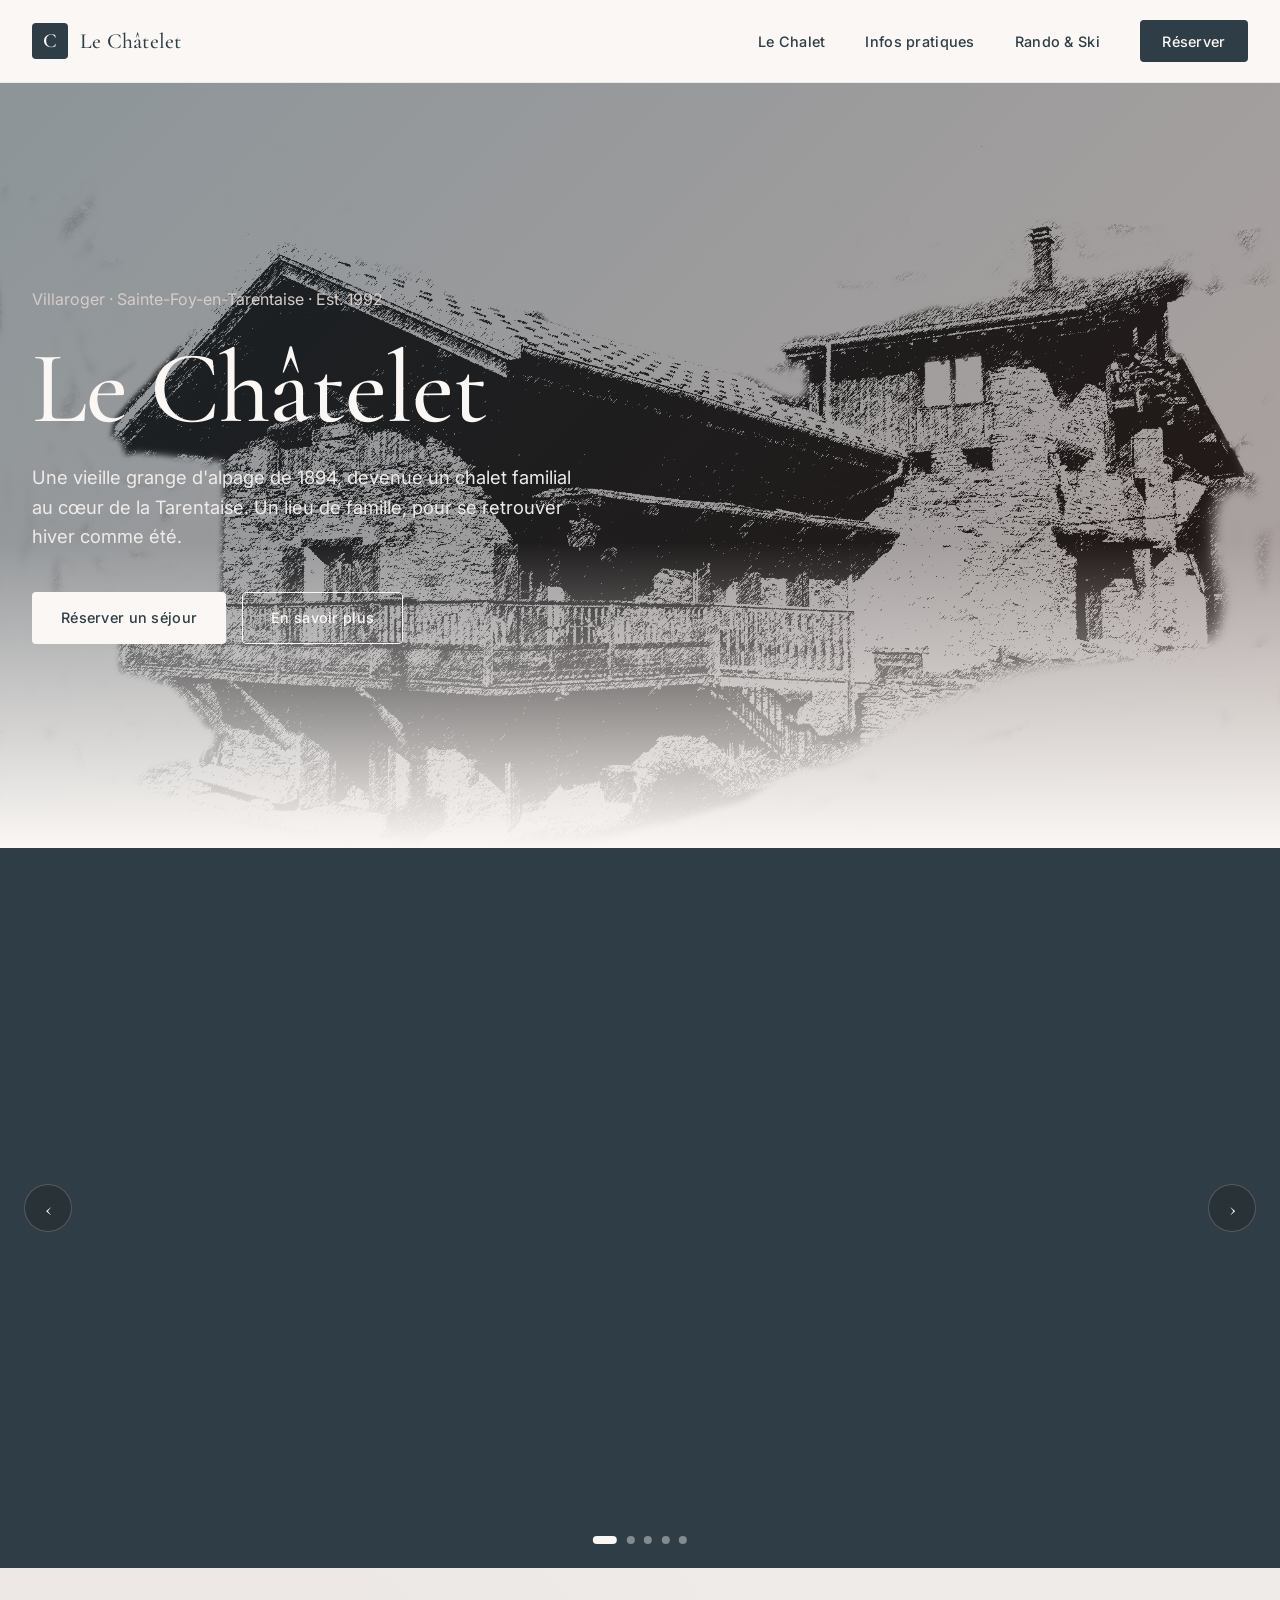
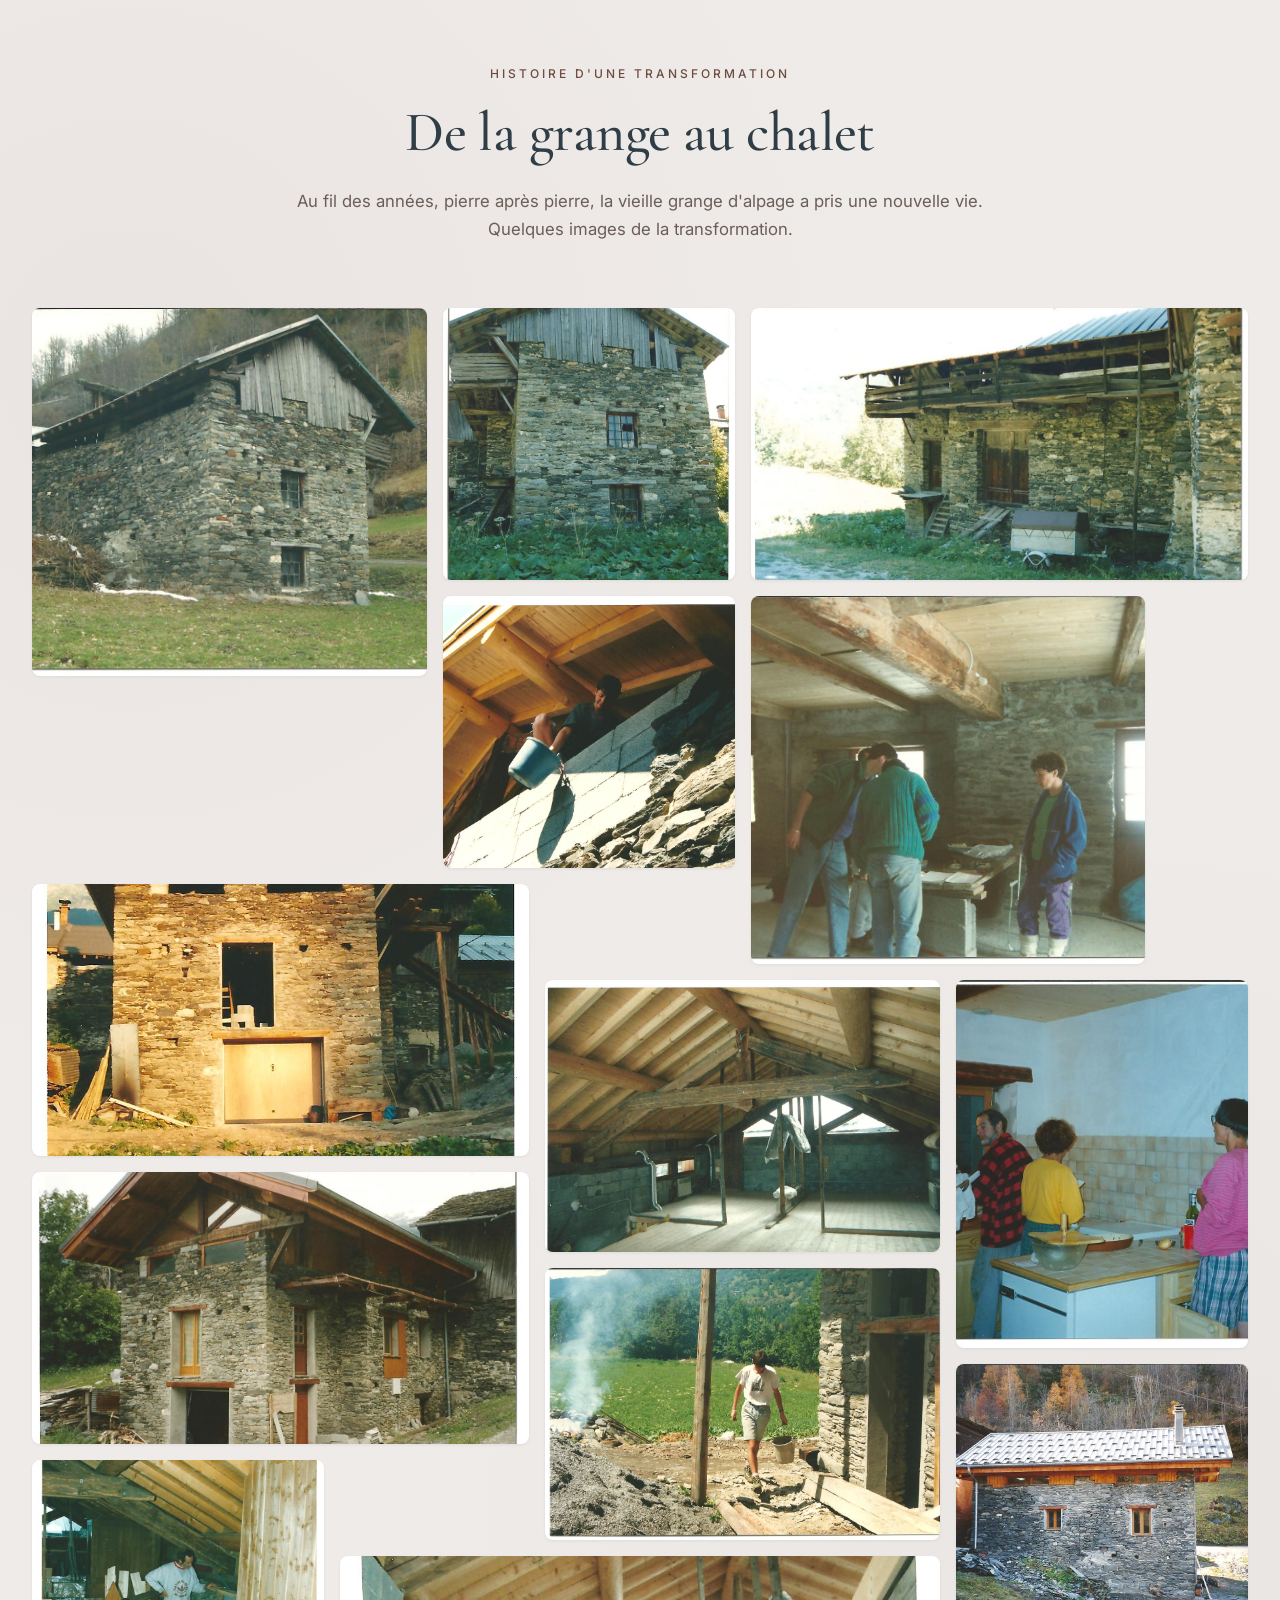
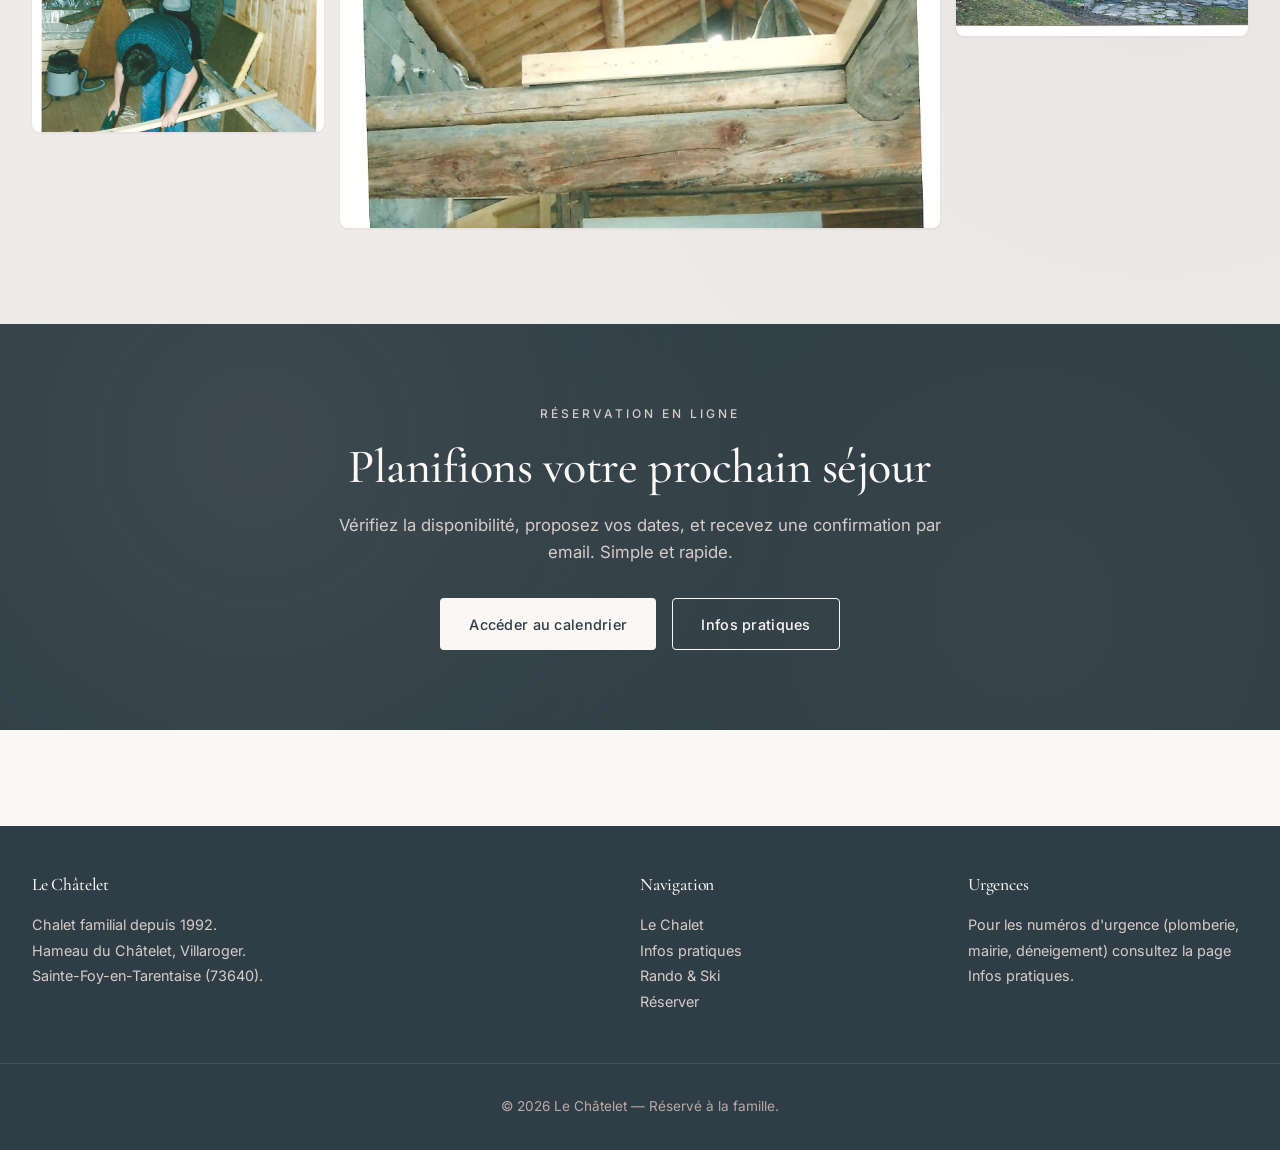
==== commit fa9b09e8: "Add files via upload" ====
--- a/index.html
+++ b/index.html
@@ -45,40 +45,11 @@
   <section id="about" class="slideshow" aria-label="Photos du chalet et des environs">
     <div class="slideshow-track" id="slideshow-track">
 
-      <div class="slide active" style="background-image: url('images/le-chalet.jpg');">
-        <div class="slide-caption">
-          <span class="overline">Le Châtelet</span>
-          <h2>Notre maison de famille</h2>
-        </div>
-      </div>
-
-      <div class="slide" style="background-image: url('images/peaks-printemps.jpg');">
-        <div class="slide-caption">
-          <span class="overline">Printemps</span>
-          <h2>La neige tient encore sur les sommets</h2>
-        </div>
-      </div>
-
-      <div class="slide" style="background-image: url('images/peaks-summer.jpg');">
-        <div class="slide-caption">
-          <span class="overline">Été</span>
-          <h2>Les arêtes de granit, à découvert</h2>
-        </div>
-      </div>
-
-      <div class="slide" style="background-image: url('images/peaks-sunset.jpg');">
-        <div class="slide-caption">
-          <span class="overline">Coucher de soleil</span>
-          <h2>Le ciel s'embrase au-dessus de la vallée</h2>
-        </div>
-      </div>
-
-      <div class="slide" style="background-image: url('images/peaks-winter.jpg');">
-        <div class="slide-caption">
-          <span class="overline">Hiver</span>
-          <h2>Tout devient blanc et silencieux</h2>
-        </div>
-      </div>
+      <div class="slide active" style="background-image: url('images/le-chalet.jpg');"></div>
+      <div class="slide" style="background-image: url('images/peaks-printemps.jpg');"></div>
+      <div class="slide" style="background-image: url('images/peaks-summer.jpg');"></div>
+      <div class="slide" style="background-image: url('images/peaks-sunset.jpg');"></div>
+      <div class="slide" style="background-image: url('images/peaks-winter.jpg');"></div>
 
     </div>
 
--- a/style.css
+++ b/style.css
@@ -1069,55 +1069,6 @@
 
 .slide.active {
   opacity: 1;
-}
-
-.slide::after {
-  content: '';
-  position: absolute;
-  inset: 0;
-  background: linear-gradient(to bottom,
-    rgba(31, 26, 23, 0.1) 0%,
-    rgba(31, 26, 23, 0) 30%,
-    rgba(31, 26, 23, 0) 50%,
-    rgba(31, 26, 23, 0.55) 100%
-  );
-}
-
-.slide-caption {
-  position: absolute;
-  bottom: 0;
-  left: 0;
-  right: 0;
-  padding: 4rem 3rem 5rem;
-  z-index: 2;
-  color: var(--cream);
-  max-width: 720px;
-}
-
-.slide-caption .overline {
-  color: var(--stone-light);
-  display: block;
-  margin-bottom: 0.75rem;
-  opacity: 0;
-  transform: translateY(10px);
-  transition: opacity 800ms ease-out 600ms, transform 800ms ease-out 600ms;
-}
-
-.slide-caption h2 {
-  font-size: clamp(2rem, 5vw, 3.5rem);
-  color: var(--cream);
-  font-weight: 500;
-  line-height: 1.1;
-  margin: 0;
-  opacity: 0;
-  transform: translateY(15px);
-  transition: opacity 900ms ease-out 700ms, transform 900ms ease-out 700ms;
-}
-
-.slide.active .slide-caption .overline,
-.slide.active .slide-caption h2 {
-  opacity: 1;
-  transform: translateY(0);
 }
 
 /* Slideshow controls */
@@ -2103,7 +2054,6 @@
 
   /* Slideshow responsive */
   .slideshow { height: 60vh; min-height: 380px; }
-  .slide-caption { padding: 2rem 1.5rem 3.5rem; }
   .slideshow-nav { width: 40px; height: 40px; }
   .slideshow-nav.prev { left: 0.75rem; }
   .slideshow-nav.next { right: 0.75rem; }
